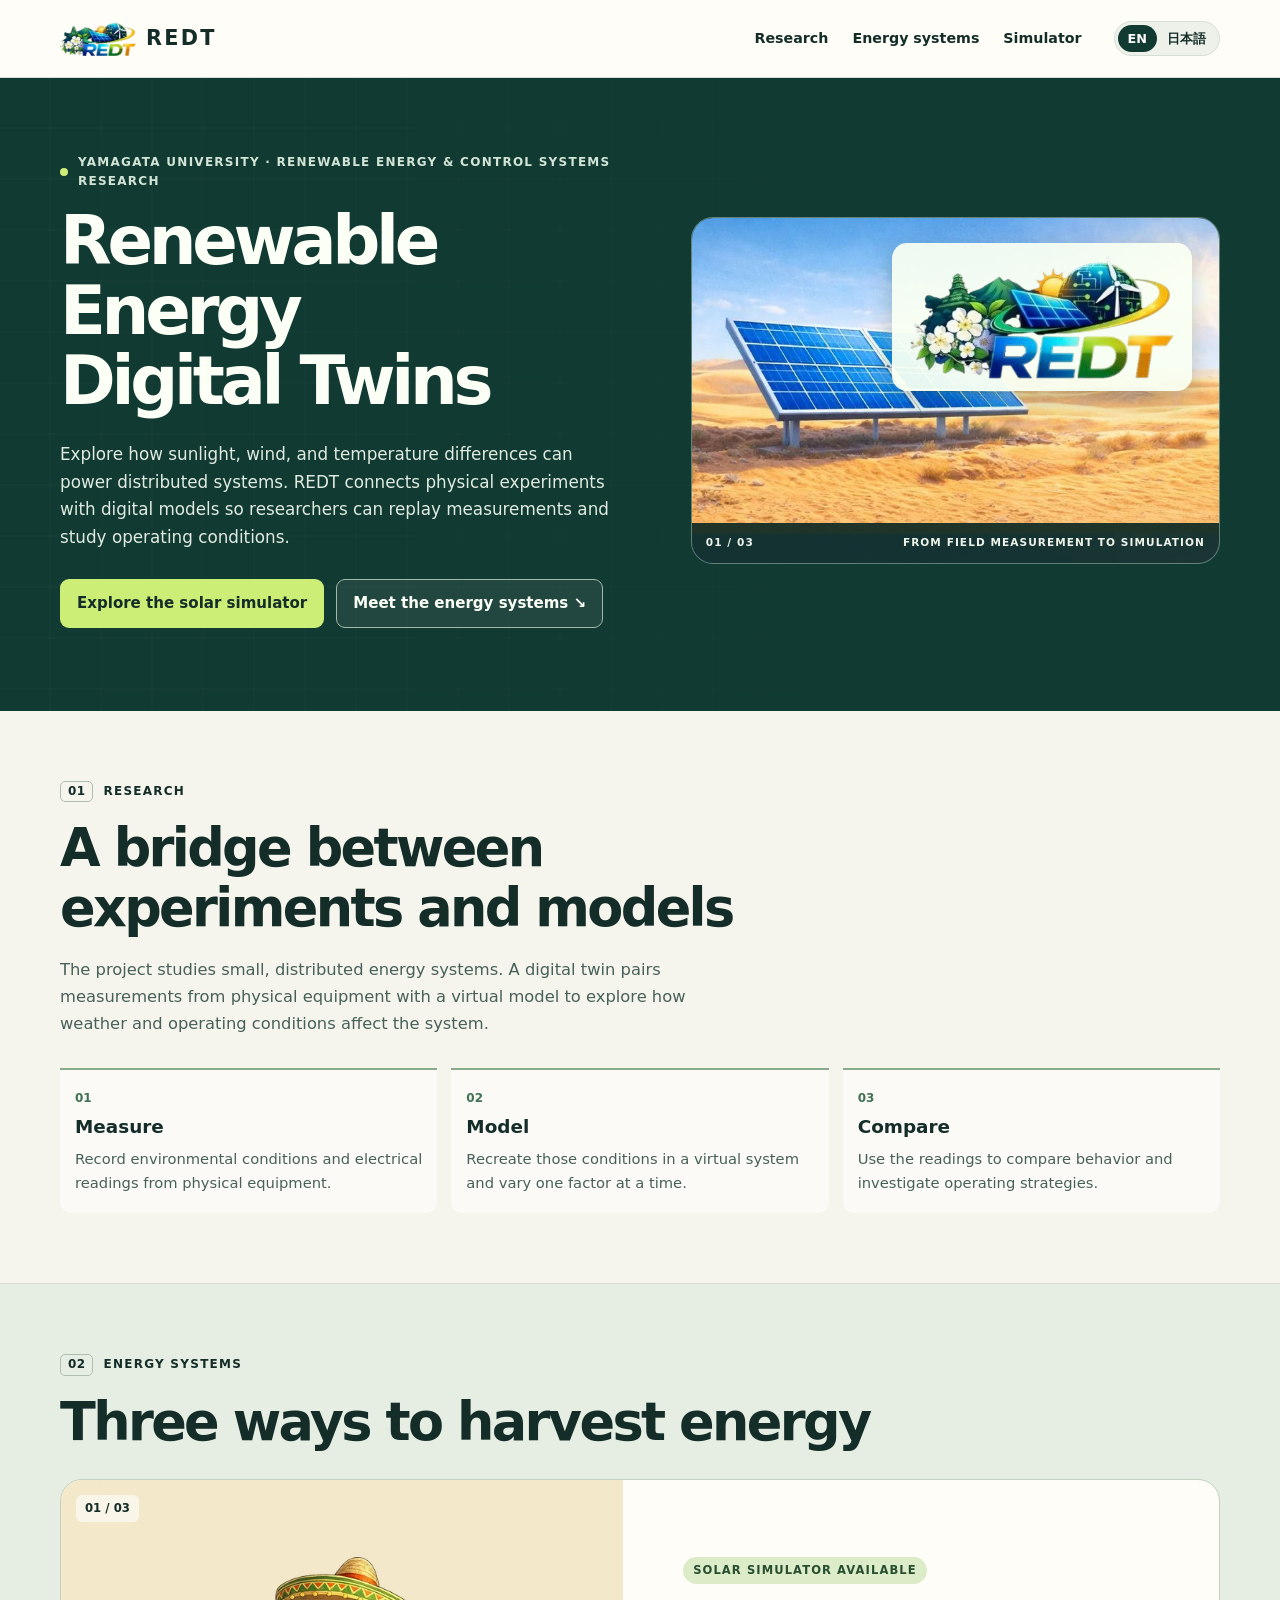
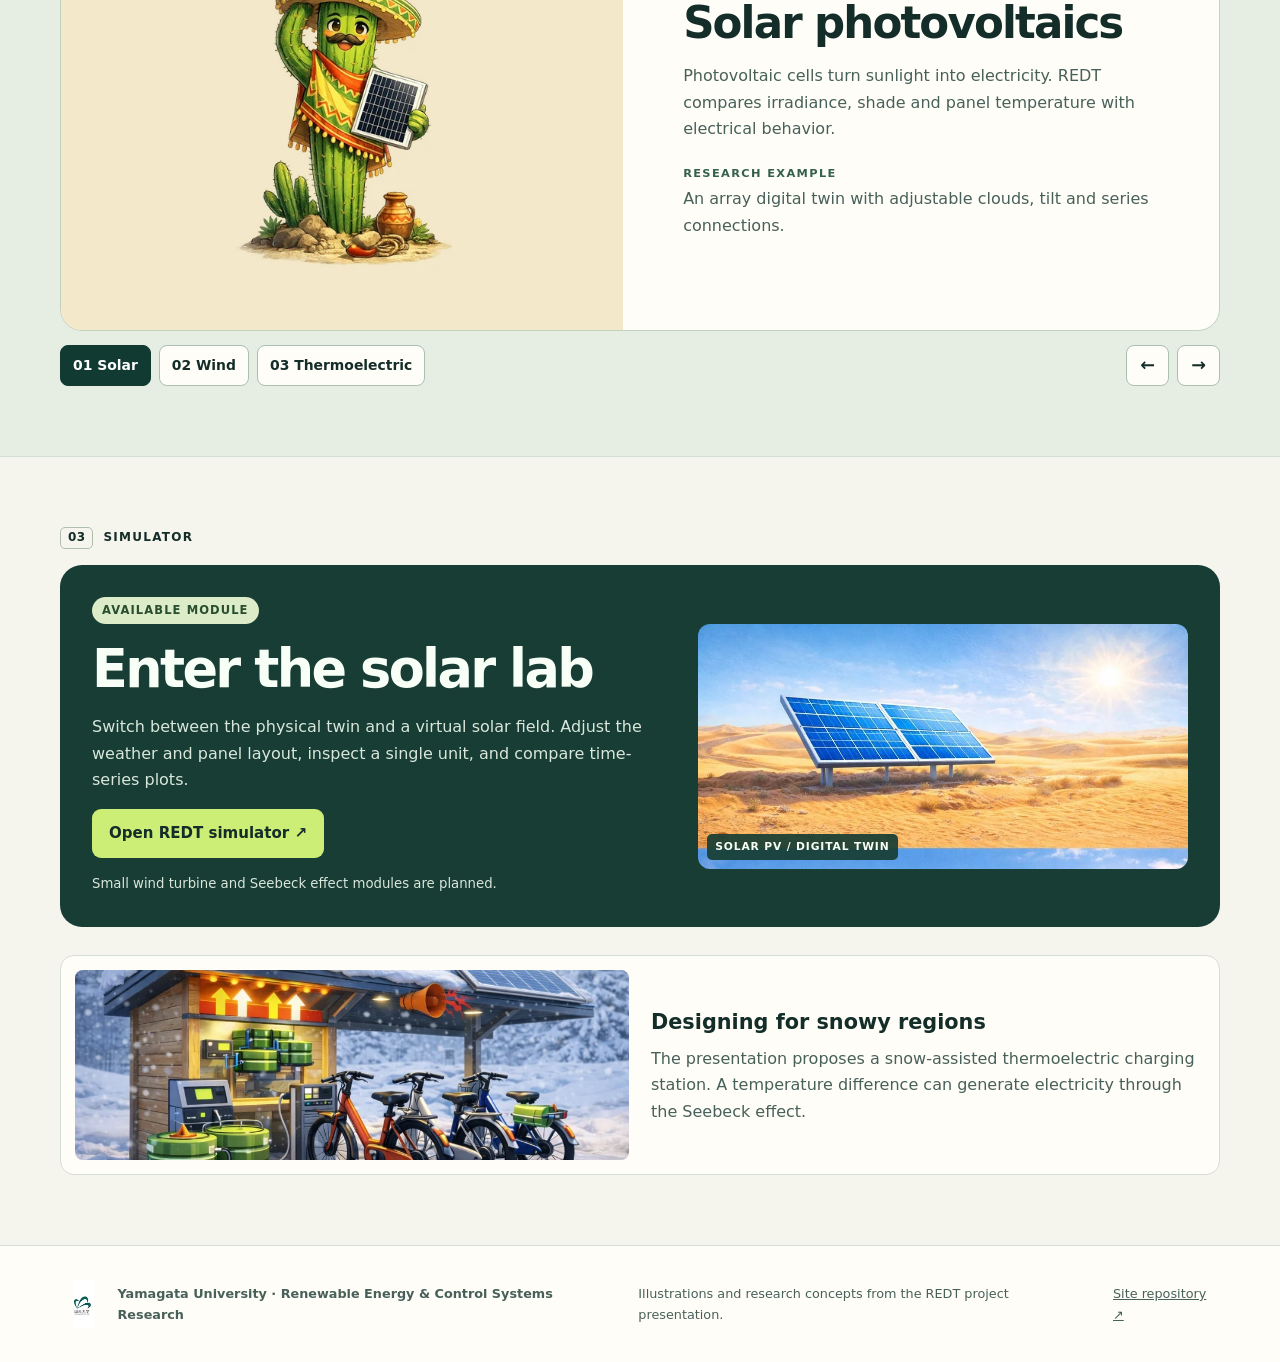
==== index.html @ 0ed96379 "Publish bilingual REDT research site" ====
<!doctype html>
<html lang="en">
<head>
  <meta charset="utf-8">
  <meta name="viewport" content="width=device-width, initial-scale=1">
  <meta name="description" content="Explore REDT, a Yamagata University research project connecting renewable energy experiments and digital twins.">
  <title>REDT — Renewable Energy Digital Twins</title>
  <link rel="icon" href="redt-logo.png">
  <link rel="stylesheet" href="style.css">
  <script defer src="site.js"></script>
</head>
<body>
  <a class="skip" href="#main" data-t="skip">Skip to content</a>
  <header class="site-header">
    <div class="wrap header-inner">
      <a class="brand" href="./" aria-label="REDT"><img src="redt-logo.png" alt="" width="76" height="42"><span>REDT</span></a>
      <nav aria-label="Main navigation">
        <a href="#research" data-t="research">Research</a>
        <a href="#energy" data-t="energy">Energy systems</a>
        <a href="#simulator" data-t="simulator">Simulator</a>
      </nav>
      <div class="language" role="group" aria-label="Language">
        <button type="button" data-lang="en" aria-pressed="true">EN</button><button type="button" data-lang="ja" aria-pressed="false" lang="ja">日本語</button>
      </div>
    </div>
  </header>
  <main id="main">
    <section class="hero">
      <div class="wrap hero-grid">
        <div class="hero-copy">
          <p class="eyebrow"><span class="dot"></span><span data-t="institution">Yamagata University · Renewable Energy &amp; Control Systems Research</span></p>
          <h1 data-t="title">Renewable Energy<br>Digital Twins</h1>
          <p class="intro" data-t="intro">Explore how sunlight, wind, and temperature differences can power distributed systems. REDT connects physical experiments with digital models so researchers can replay measurements and study operating conditions.</p>
          <div class="actions"><a class="button primary" href="#simulator" data-t="solarAction">Explore the solar simulator</a><a class="button secondary" href="#energy" data-t="systemsAction">Meet the energy systems <span aria-hidden="true">↘</span></a></div>
        </div>
        <figure class="hero-visual">
          <img class="hero-land" src="solar-landscape.webp" alt="" width="1000" height="380">
          <div class="hero-logo"><img src="redt-logo.png" alt="REDT logo" width="290" height="140"></div>
          <figcaption><span>01 / 03</span><span data-t="heroCaption">FROM FIELD MEASUREMENT TO SIMULATION</span></figcaption>
        </figure>
      </div>
    </section>
    <section class="wrap section research" id="research">
      <p class="eyebrow"><span class="index">01</span> <span data-t="research">Research</span></p>
      <h2 data-t="researchTitle">A bridge between experiments and models</h2>
      <p class="section-intro" data-t="researchCopy">The project studies small, distributed energy systems. A digital twin pairs measurements from physical equipment with a virtual model to explore how weather and operating conditions affect the system.</p>
      <div class="workflow">
        <article><span aria-hidden="true">01</span><h3 data-t="measure">Measure</h3><p data-t="measureCopy">Record environmental conditions and electrical readings from physical equipment.</p></article>
        <article><span aria-hidden="true">02</span><h3 data-t="model">Model</h3><p data-t="modelCopy">Recreate those conditions in a virtual system and vary one factor at a time.</p></article>
        <article><span aria-hidden="true">03</span><h3 data-t="compare">Compare</h3><p data-t="compareCopy">Use the readings to compare behavior and investigate operating strategies.</p></article>
      </div>
    </section>
    <section class="energy-section" id="energy">
      <div class="wrap section">
        <p class="eyebrow"><span class="index">02</span> <span data-t="energy">Energy systems</span></p>
        <h2 data-t="energyTitle">Three ways to harvest energy</h2>
        <div id="energy-carousel" class="carousel" aria-roledescription="carousel" aria-label="Energy systems" tabindex="0">
          <div class="slide-image"><img id="mascot" src="solar.webp" alt="REDT solar mascot carrying a photovoltaic panel" width="640" height="590"><span id="slide-index" aria-hidden="true">01 / 03</span></div>
          <article class="slide-copy" aria-live="polite" aria-atomic="true">
            <p id="slide-status" class="pill">SOLAR SIMULATOR AVAILABLE</p>
            <h3 id="slide-title">Solar photovoltaics</h3>
            <p id="slide-description">Photovoltaic cells convert sunlight into electricity. In REDT, irradiance, shade and panel temperature can be compared with electrical behavior.</p>
            <p class="example-label" data-t="example">RESEARCH EXAMPLE</p>
            <p id="slide-example">A panel array digital twin with adjustable clouds, tilt and series connections.</p>
          </article>
        </div>
        <div class="carousel-controls">
          <div class="dots" role="group" aria-label="Choose an energy system">
            <button type="button" data-slide="0" aria-pressed="true">01 <span data-t="solar">Solar</span></button>
            <button type="button" data-slide="1" aria-pressed="false">02 <span data-t="wind">Wind</span></button>
            <button type="button" data-slide="2" aria-pressed="false">03 <span data-t="heat">Thermoelectric</span></button>
          </div>
          <div class="arrows"><button id="previous" type="button" aria-label="Previous slide">←</button><button id="next" type="button" aria-label="Next slide">→</button></div>
        </div>
      </div>
    </section>
    <section class="wrap section" id="simulator">
      <p class="eyebrow"><span class="index">03</span> <span data-t="simulator">Simulator</span></p>
      <div class="launch">
        <div><p class="pill" data-t="available">AVAILABLE MODULE</p><h2 data-t="launchTitle">Enter the solar lab</h2>
          <p data-t="launchCopy">Switch between the physical twin and a virtual solar field. Adjust the weather and the panel layout, inspect a single unit, and compare time-series plots.</p>
          <a href="play.html" class="button primary" data-t="launchButton">Open REDT simulator <span aria-hidden="true">↗</span></a>
          <p class="planned" data-t="roadmap">Small wind turbine and Seebeck effect modules are planned.</p>
        </div>
        <div class="sim-picture"><img src="solar-landscape.webp" width="780" height="295" alt="" loading="lazy"><span data-t="simLabel">SOLAR PV / DIGITAL TWIN</span></div>
      </div>
      <figure class="research-example"><img src="snow-station.webp" alt="Concept illustration of a thermoelectric bicycle charging station in snow" width="700" height="400" loading="lazy"><figcaption><h3 data-t="snowTitle">Designing for snowy regions</h3><p data-t="snowCopy">The presentation proposes a snow-assisted thermoelectric charging station. A temperature difference can generate electricity through the Seebeck effect.</p></figcaption></figure>
    </section>
  </main>
  <footer><div class="wrap footer-inner"><div class="university"><img src="yamagata-mark.webp" alt="" width="48" height="48" loading="lazy"><span data-t="institution">Yamagata University · Renewable Energy &amp; Control Systems Research</span></div><p data-t="credit">Illustrations and research concepts from the REDT project presentation.</p><a href="https://github.com/Bsenzio/redt_simulator" data-t="source">Site repository ↗</a></div></footer>
</body>
</html>
---- style.css ----
@charset "UTF-8";
:root{color-scheme:light;--ink:#142d29;--muted:#48605a;--cream:#f6f5ed;--paper:#fffdf7;--line:#d5ded5;--forest:#113a32;--accent:#cced76;--gold:#e9bd51;--radius:22px;font:16px/1.65 system-ui,-apple-system,BlinkMacSystemFont,"Segoe UI","Hiragino Sans","Yu Gothic",Meiryo,sans-serif}
*{box-sizing:border-box}html{scroll-behavior:smooth}body{margin:0;background:var(--cream);color:var(--ink)}a{color:inherit}img{display:block;max-width:100%}button{font:inherit;color:inherit;cursor:pointer}a:focus-visible,button:focus-visible,[tabindex]:focus-visible{outline:3px solid #32746a;outline-offset:4px}.wrap{width:min(1160px,calc(100% - 56px));margin-inline:auto}.skip{position:absolute;z-index:10;left:12px;top:-100px;background:white;padding:8px 14px}.skip:focus{top:10px}
.site-header{background:var(--paper);border-bottom:1px solid var(--line)}.header-inner{display:flex;align-items:center;gap:32px;min-height:77px}.brand{display:flex;align-items:center;gap:10px;text-decoration:none;font-size:1.3rem;font-weight:840;letter-spacing:.11em}.brand img{object-fit:contain}.header-inner nav{display:flex;gap:24px;margin-left:auto}.header-inner nav a{font-size:.89rem;font-weight:700;text-decoration:none}.header-inner nav a:hover{text-decoration:underline}.language{display:flex;border:1px solid var(--line);border-radius:999px;padding:3px;background:#edf1e9;white-space:nowrap}.language button{border:0;background:transparent;border-radius:999px;padding:3px 10px;font-size:.8rem;font-weight:750}.language button[aria-pressed=true]{background:var(--forest);color:white}
.hero{background:var(--forest);color:#fcfff5;position:relative;overflow:hidden}.hero:before{content:"";position:absolute;inset:0;pointer-events:none;background:linear-gradient(90deg,transparent 49px,#fff2 50px,transparent 51px),linear-gradient(transparent 49px,#fff2 50px,transparent 51px);background-size:51px 51px;opacity:.24;mask-image:linear-gradient(90deg,#000,transparent 85%)}.hero-grid{position:relative;display:grid;grid-template-columns:1.05fr .95fr;gap:46px;align-items:center;padding-block:75px 83px}.eyebrow{display:flex;align-items:center;gap:10px;text-transform:uppercase;font-size:.75rem;font-weight:850;letter-spacing:.105em;margin:0 0 16px}.hero .eyebrow{color:#d2e4d5;line-height:1.6}.dot{width:8px;height:8px;border-radius:100%;background:var(--accent);flex:none}.hero h1{font-size:clamp(2.65rem,5.25vw,5rem);line-height:1.04;letter-spacing:-.064em;margin:0 0 24px;text-wrap:balance}.intro{color:#e0ebe1;font-size:1.05rem;max-width:52ch}.actions{display:flex;flex-wrap:wrap;gap:12px;margin-top:27px}.button{display:inline-flex;align-items:center;justify-content:center;gap:8px;padding:11px 16px;border:1px solid transparent;border-radius:9px;font-weight:800;text-decoration:none;font-size:.94rem}.primary{background:var(--accent);color:#142d29}.primary:hover{background:#e4f8ae}.secondary{color:inherit;border-color:#a2b8a8;background:#fff1}.secondary:hover{background:#fff2}.hero-visual{position:relative;margin:0;border:1px solid #638174;border-radius:var(--radius);overflow:hidden;min-height:345px;background:#dce7d7}.hero-land{width:100%;height:345px;object-fit:cover}.hero-logo{position:absolute;inset:25px 27px auto auto;width:min(70%,300px);padding:12px 18px;border-radius:15px;background:#f9fff3ed;box-shadow:0 8px 24px #17322544}.hero-logo img{width:100%;height:auto}.hero-visual figcaption{position:absolute;bottom:0;left:0;right:0;display:flex;justify-content:space-between;gap:14px;background:#102a25ed;padding:11px 14px;font-size:.66rem;letter-spacing:.1em;font-weight:850;color:#eef4e9}
.section{padding-block:70px}.section h2{font-size:clamp(2.15rem,4.1vw,3.45rem);letter-spacing:-.05em;line-height:1.13;margin:0 0 20px;text-wrap:balance}.index{border:1px solid #aebeb1;border-radius:5px;padding:0 7px;letter-spacing:.03em}.section-intro{max-width:66ch;margin:0 0 30px;color:var(--muted);font-size:1.02rem}.workflow{display:grid;grid-template-columns:repeat(3,1fr);gap:14px}.workflow article{border-top:2px solid #87aa89;padding:14px 15px 6px;background:#fff7;border-radius:0 0 12px 12px}.workflow article>span{font-size:.75rem;font-weight:800;color:#427254}.workflow h3{margin:2px 0 4px;font-size:1.15rem}.workflow p{margin:0 0 12px;color:var(--muted);font-size:.92rem}
.energy-section{background:#e6eee3;border-block:1px solid var(--line)}.carousel{display:grid;grid-template-columns:minmax(0,1fr) minmax(0,1.06fr);border-radius:var(--radius);overflow:hidden;border:1px solid #c3d1c1;background:var(--paper);margin-top:28px}.slide-image{position:relative;background:#f3e8c9;min-height:350px;display:grid;place-items:center}.slide-image img{width:100%;height:100%;max-height:450px;object-fit:contain}.slide-image>span{position:absolute;top:15px;left:15px;background:#fff9;padding:4px 9px;border-radius:6px;font-size:.73rem;font-weight:830}.slide-copy{padding:clamp(25px,5vw,60px);align-content:center}.pill{font-size:.72rem;font-weight:860;letter-spacing:.095em;text-transform:uppercase;padding:4px 10px;border-radius:999px;background:#dcebc8;color:#284e2f;width:fit-content;margin:0 0 15px}.slide-copy h3{font-size:clamp(1.8rem,3.4vw,3rem);line-height:1.12;letter-spacing:-.043em;margin:0 0 15px}.slide-copy>p:not(.pill):not(.example-label){color:var(--muted);margin:0 0 14px}.example-label{margin:22px 0 3px;font-size:.71rem;letter-spacing:.12em;font-weight:850;color:#35614a}.carousel-controls{display:flex;justify-content:space-between;gap:12px;margin-top:14px}.dots,.arrows{display:flex;flex-wrap:wrap;gap:8px}.dots button,.arrows button{border:1px solid #abc0af;border-radius:8px;background:var(--paper);padding:5px 12px;font-size:.87rem;font-weight:800}.dots button[aria-pressed=true],.arrows button:hover{color:#fff;background:var(--forest);border-color:var(--forest)}.arrows button{min-width:43px;font-size:1.1rem}
.launch{display:grid;grid-template-columns:1fr .85fr;gap:30px;align-items:center;background:#183d35;color:#f7fff6;padding:32px;border-radius:var(--radius)}.launch h2{margin-bottom:10px}.launch p:not(.pill){color:#d9e7db}.launch .planned{font-size:.83rem;margin:15px 0 0}.sim-picture{position:relative;min-height:210px;border-radius:12px;overflow:hidden}.sim-picture img{width:100%;height:245px;object-fit:cover}.sim-picture span{position:absolute;bottom:9px;left:9px;background:#173d33eb;border-radius:5px;padding:4px 8px;font-size:.67rem;font-weight:850;letter-spacing:.08em}.research-example{display:grid;grid-template-columns:1fr 1fr;align-items:center;gap:22px;margin:28px 0 0;padding:14px;border:1px solid var(--line);border-radius:14px;background:var(--paper)}.research-example img{width:100%;height:190px;object-fit:cover;border-radius:8px}.research-example h3{margin:0 0 6px;font-size:1.3rem}.research-example p{margin:0;color:var(--muted)}footer{border-top:1px solid var(--line);background:var(--paper);padding:24px 0}.footer-inner{display:flex;gap:20px;align-items:center;justify-content:space-between;font-size:.8rem;color:var(--muted)}.university{display:flex;align-items:center;gap:10px;font-weight:750}.university img{object-fit:contain;border-radius:6px}
.player-main{padding-block:32px 48px}.player-head{display:flex;justify-content:space-between;gap:12px;align-items:center;margin:8px 0 15px}.player-head h1{font-size:clamp(1.6rem,4vw,2.5rem);margin:0}.player-frame{position:relative;background:#102d29;border-radius:15px;overflow:hidden;aspect-ratio:16/10;display:grid;place-items:center}.player-frame canvas{display:block;width:100%;height:100%;background:#102d29;outline:none}.player-status{position:absolute;inset:0;display:grid;align-content:center;justify-items:center;text-align:center;gap:12px;padding:20px;color:#fff;background:#102d29}.player-status[hidden],.player-frame canvas[hidden]{display:none}.player-status p{max-width:58ch;margin:0}.player-status progress{width:min(70%,360px);accent-color:var(--accent)}.player-note{color:var(--muted);font-size:.92rem}.player-controls{display:flex;gap:12px;flex-wrap:wrap;margin-top:14px}
@media(max-width:840px){.hero-grid{gap:24px;padding-block:50px}.hero-land{height:300px}.hero-visual{min-height:300px}.header-inner{gap:14px}.header-inner nav{gap:12px}.hero h1{letter-spacing:-.04em}}
@media(max-width:675px){.wrap{width:calc(100% - 30px)}.header-inner{min-height:64px;flex-wrap:wrap;gap:8px;padding-block:8px}.brand img{width:49px;height:29px}.brand{font-size:1rem}.header-inner nav{order:3;width:100%;justify-content:space-between;padding-bottom:4px}.language{margin-left:auto}.hero-grid,.carousel,.launch,.research-example{grid-template-columns:1fr}.hero-grid{padding-block:38px 42px}.hero-land{height:245px}.hero-visual{min-height:245px}.hero-logo{inset:14px 14px auto auto;width:54%}.section{padding-block:47px}.workflow{grid-template-columns:1fr;gap:9px}.slide-image{min-height:0}.slide-image img{height:280px}.slide-copy{padding:22px}.carousel-controls{align-items:flex-start}.dots button{font-size:.74rem;padding:4px 6px}.arrows{flex-wrap:nowrap}.arrows button{min-width:36px;padding-inline:7px}.launch{padding:20px}.research-example img{height:155px}.footer-inner{align-items:flex-start;flex-direction:column;gap:7px}.player-head{align-items:flex-start}}
@media(prefers-reduced-motion:reduce){html{scroll-behavior:auto}}
.hero h1{white-space:pre-line}
[hidden]{display:none!important}
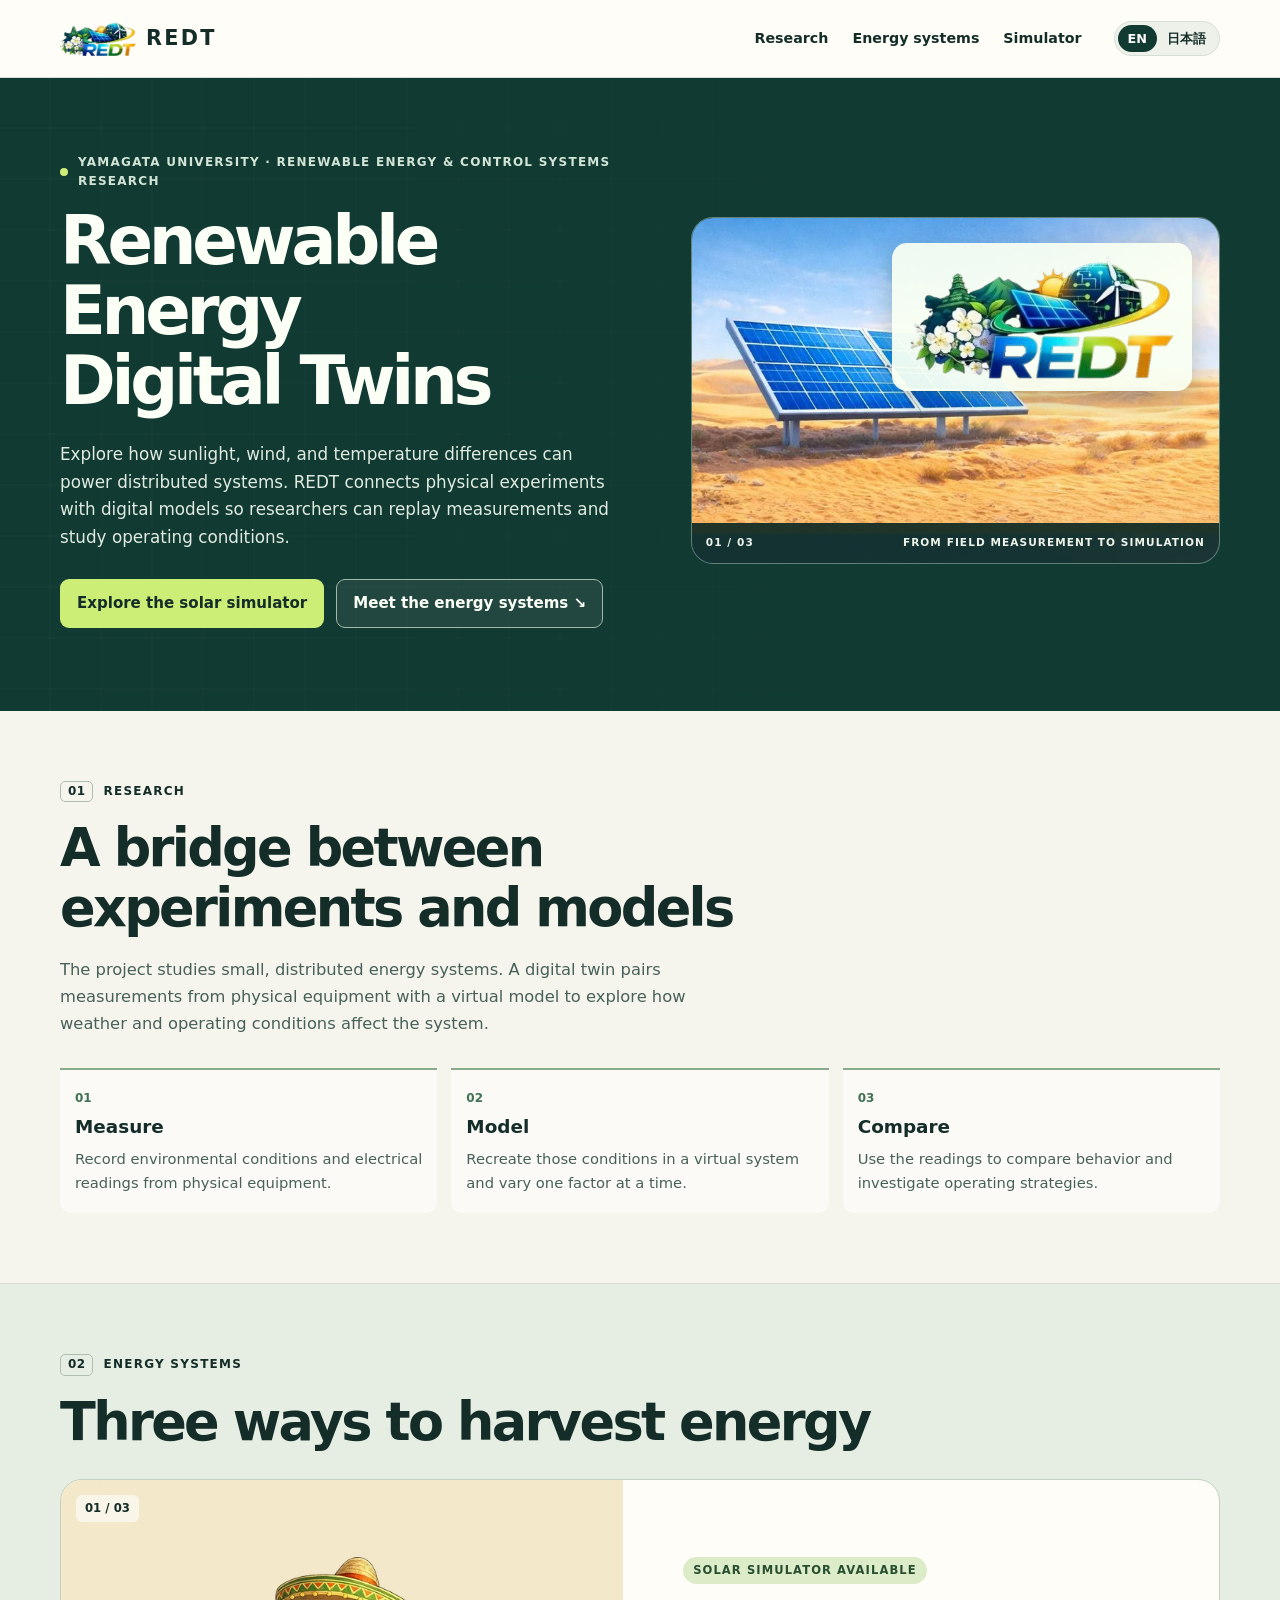
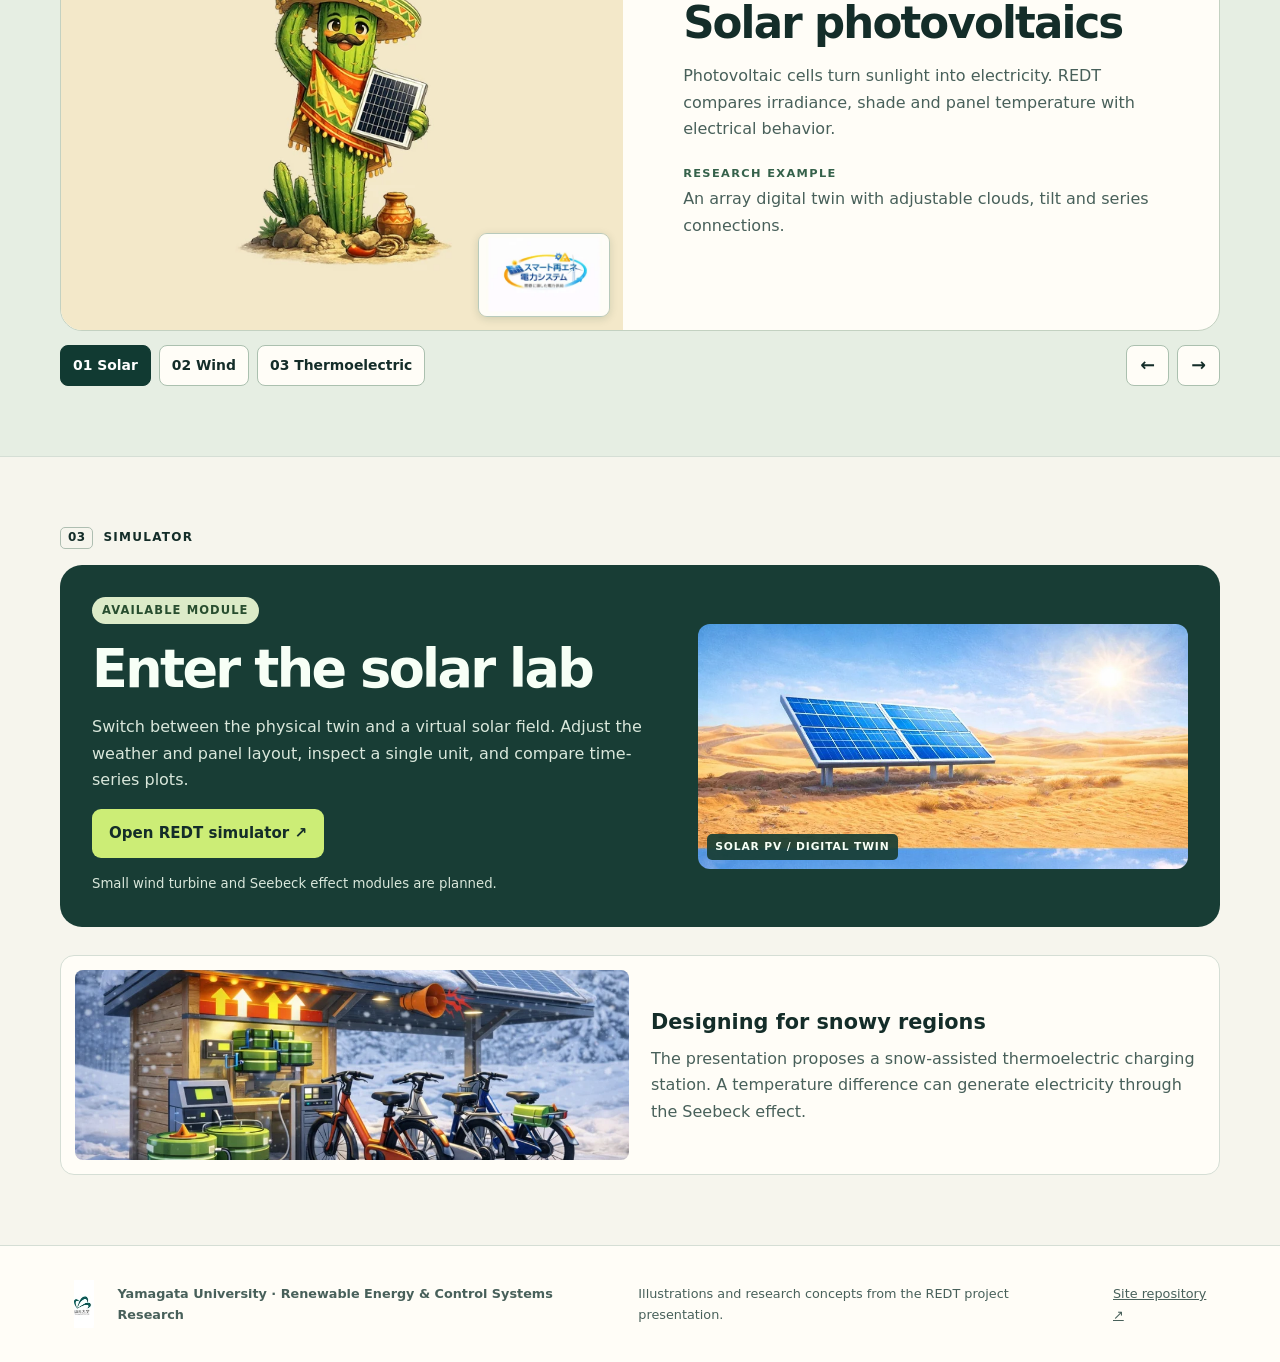
==== commit 97c27ad6: "Add the three REDT subsystem emblems" ====
--- a/index.html
+++ b/index.html
@@ -1,92 +1,92 @@
-<!doctype html>
-<html lang="en">
-<head>
-  <meta charset="utf-8">
-  <meta name="viewport" content="width=device-width, initial-scale=1">
-  <meta name="description" content="Explore REDT, a Yamagata University research project connecting renewable energy experiments and digital twins.">
-  <title>REDT — Renewable Energy Digital Twins</title>
-  <link rel="icon" href="redt-logo.png">
-  <link rel="stylesheet" href="style.css">
-  <script defer src="site.js"></script>
-</head>
-<body>
-  <a class="skip" href="#main" data-t="skip">Skip to content</a>
-  <header class="site-header">
-    <div class="wrap header-inner">
-      <a class="brand" href="./" aria-label="REDT"><img src="redt-logo.png" alt="" width="76" height="42"><span>REDT</span></a>
-      <nav aria-label="Main navigation">
-        <a href="#research" data-t="research">Research</a>
-        <a href="#energy" data-t="energy">Energy systems</a>
-        <a href="#simulator" data-t="simulator">Simulator</a>
-      </nav>
-      <div class="language" role="group" aria-label="Language">
-        <button type="button" data-lang="en" aria-pressed="true">EN</button><button type="button" data-lang="ja" aria-pressed="false" lang="ja">日本語</button>
-      </div>
-    </div>
-  </header>
-  <main id="main">
-    <section class="hero">
-      <div class="wrap hero-grid">
-        <div class="hero-copy">
-          <p class="eyebrow"><span class="dot"></span><span data-t="institution">Yamagata University · Renewable Energy &amp; Control Systems Research</span></p>
-          <h1 data-t="title">Renewable Energy<br>Digital Twins</h1>
-          <p class="intro" data-t="intro">Explore how sunlight, wind, and temperature differences can power distributed systems. REDT connects physical experiments with digital models so researchers can replay measurements and study operating conditions.</p>
-          <div class="actions"><a class="button primary" href="#simulator" data-t="solarAction">Explore the solar simulator</a><a class="button secondary" href="#energy" data-t="systemsAction">Meet the energy systems <span aria-hidden="true">↘</span></a></div>
-        </div>
-        <figure class="hero-visual">
-          <img class="hero-land" src="solar-landscape.webp" alt="" width="1000" height="380">
-          <div class="hero-logo"><img src="redt-logo.png" alt="REDT logo" width="290" height="140"></div>
-          <figcaption><span>01 / 03</span><span data-t="heroCaption">FROM FIELD MEASUREMENT TO SIMULATION</span></figcaption>
-        </figure>
-      </div>
-    </section>
-    <section class="wrap section research" id="research">
-      <p class="eyebrow"><span class="index">01</span> <span data-t="research">Research</span></p>
-      <h2 data-t="researchTitle">A bridge between experiments and models</h2>
-      <p class="section-intro" data-t="researchCopy">The project studies small, distributed energy systems. A digital twin pairs measurements from physical equipment with a virtual model to explore how weather and operating conditions affect the system.</p>
-      <div class="workflow">
-        <article><span aria-hidden="true">01</span><h3 data-t="measure">Measure</h3><p data-t="measureCopy">Record environmental conditions and electrical readings from physical equipment.</p></article>
-        <article><span aria-hidden="true">02</span><h3 data-t="model">Model</h3><p data-t="modelCopy">Recreate those conditions in a virtual system and vary one factor at a time.</p></article>
-        <article><span aria-hidden="true">03</span><h3 data-t="compare">Compare</h3><p data-t="compareCopy">Use the readings to compare behavior and investigate operating strategies.</p></article>
-      </div>
-    </section>
-    <section class="energy-section" id="energy">
-      <div class="wrap section">
-        <p class="eyebrow"><span class="index">02</span> <span data-t="energy">Energy systems</span></p>
-        <h2 data-t="energyTitle">Three ways to harvest energy</h2>
-        <div id="energy-carousel" class="carousel" aria-roledescription="carousel" aria-label="Energy systems" tabindex="0">
-          <div class="slide-image"><img id="mascot" src="solar.webp" alt="REDT solar mascot carrying a photovoltaic panel" width="640" height="590"><span id="slide-index" aria-hidden="true">01 / 03</span></div>
-          <article class="slide-copy" aria-live="polite" aria-atomic="true">
-            <p id="slide-status" class="pill">SOLAR SIMULATOR AVAILABLE</p>
-            <h3 id="slide-title">Solar photovoltaics</h3>
-            <p id="slide-description">Photovoltaic cells convert sunlight into electricity. In REDT, irradiance, shade and panel temperature can be compared with electrical behavior.</p>
-            <p class="example-label" data-t="example">RESEARCH EXAMPLE</p>
-            <p id="slide-example">A panel array digital twin with adjustable clouds, tilt and series connections.</p>
-          </article>
-        </div>
-        <div class="carousel-controls">
-          <div class="dots" role="group" aria-label="Choose an energy system">
-            <button type="button" data-slide="0" aria-pressed="true">01 <span data-t="solar">Solar</span></button>
-            <button type="button" data-slide="1" aria-pressed="false">02 <span data-t="wind">Wind</span></button>
-            <button type="button" data-slide="2" aria-pressed="false">03 <span data-t="heat">Thermoelectric</span></button>
-          </div>
-          <div class="arrows"><button id="previous" type="button" aria-label="Previous slide">←</button><button id="next" type="button" aria-label="Next slide">→</button></div>
-        </div>
-      </div>
-    </section>
-    <section class="wrap section" id="simulator">
-      <p class="eyebrow"><span class="index">03</span> <span data-t="simulator">Simulator</span></p>
-      <div class="launch">
-        <div><p class="pill" data-t="available">AVAILABLE MODULE</p><h2 data-t="launchTitle">Enter the solar lab</h2>
-          <p data-t="launchCopy">Switch between the physical twin and a virtual solar field. Adjust the weather and the panel layout, inspect a single unit, and compare time-series plots.</p>
-          <a href="play.html" class="button primary" data-t="launchButton">Open REDT simulator <span aria-hidden="true">↗</span></a>
-          <p class="planned" data-t="roadmap">Small wind turbine and Seebeck effect modules are planned.</p>
-        </div>
-        <div class="sim-picture"><img src="solar-landscape.webp" width="780" height="295" alt="" loading="lazy"><span data-t="simLabel">SOLAR PV / DIGITAL TWIN</span></div>
-      </div>
-      <figure class="research-example"><img src="snow-station.webp" alt="Concept illustration of a thermoelectric bicycle charging station in snow" width="700" height="400" loading="lazy"><figcaption><h3 data-t="snowTitle">Designing for snowy regions</h3><p data-t="snowCopy">The presentation proposes a snow-assisted thermoelectric charging station. A temperature difference can generate electricity through the Seebeck effect.</p></figcaption></figure>
-    </section>
-  </main>
-  <footer><div class="wrap footer-inner"><div class="university"><img src="yamagata-mark.webp" alt="" width="48" height="48" loading="lazy"><span data-t="institution">Yamagata University · Renewable Energy &amp; Control Systems Research</span></div><p data-t="credit">Illustrations and research concepts from the REDT project presentation.</p><a href="https://github.com/Bsenzio/redt_simulator" data-t="source">Site repository ↗</a></div></footer>
-</body>
-</html>
+<!doctype html>
+<html lang="en">
+<head>
+  <meta charset="utf-8">
+  <meta name="viewport" content="width=device-width, initial-scale=1">
+  <meta name="description" content="Explore REDT, a Yamagata University research project connecting renewable energy experiments and digital twins.">
+  <title>REDT — Renewable Energy Digital Twins</title>
+  <link rel="icon" href="redt-logo.png">
+  <link rel="stylesheet" href="style.css">
+  <script defer src="site.js"></script>
+</head>
+<body>
+  <a class="skip" href="#main" data-t="skip">Skip to content</a>
+  <header class="site-header">
+    <div class="wrap header-inner">
+      <a class="brand" href="./" aria-label="REDT"><img src="redt-logo.png" alt="" width="76" height="42"><span>REDT</span></a>
+      <nav aria-label="Main navigation">
+        <a href="#research" data-t="research">Research</a>
+        <a href="#energy" data-t="energy">Energy systems</a>
+        <a href="#simulator" data-t="simulator">Simulator</a>
+      </nav>
+      <div class="language" role="group" aria-label="Language">
+        <button type="button" data-lang="en" aria-pressed="true">EN</button><button type="button" data-lang="ja" aria-pressed="false" lang="ja">日本語</button>
+      </div>
+    </div>
+  </header>
+  <main id="main">
+    <section class="hero">
+      <div class="wrap hero-grid">
+        <div class="hero-copy">
+          <p class="eyebrow"><span class="dot"></span><span data-t="institution">Yamagata University · Renewable Energy &amp; Control Systems Research</span></p>
+          <h1 data-t="title">Renewable Energy<br>Digital Twins</h1>
+          <p class="intro" data-t="intro">Explore how sunlight, wind, and temperature differences can power distributed systems. REDT connects physical experiments with digital models so researchers can replay measurements and study operating conditions.</p>
+          <div class="actions"><a class="button primary" href="#simulator" data-t="solarAction">Explore the solar simulator</a><a class="button secondary" href="#energy" data-t="systemsAction">Meet the energy systems <span aria-hidden="true">↘</span></a></div>
+        </div>
+        <figure class="hero-visual">
+          <img class="hero-land" src="solar-landscape.webp" alt="" width="1000" height="380">
+          <div class="hero-logo"><img src="redt-logo.png" alt="REDT logo" width="290" height="140"></div>
+          <figcaption><span>01 / 03</span><span data-t="heroCaption">FROM FIELD MEASUREMENT TO SIMULATION</span></figcaption>
+        </figure>
+      </div>
+    </section>
+    <section class="wrap section research" id="research">
+      <p class="eyebrow"><span class="index">01</span> <span data-t="research">Research</span></p>
+      <h2 data-t="researchTitle">A bridge between experiments and models</h2>
+      <p class="section-intro" data-t="researchCopy">The project studies small, distributed energy systems. A digital twin pairs measurements from physical equipment with a virtual model to explore how weather and operating conditions affect the system.</p>
+      <div class="workflow">
+        <article><span aria-hidden="true">01</span><h3 data-t="measure">Measure</h3><p data-t="measureCopy">Record environmental conditions and electrical readings from physical equipment.</p></article>
+        <article><span aria-hidden="true">02</span><h3 data-t="model">Model</h3><p data-t="modelCopy">Recreate those conditions in a virtual system and vary one factor at a time.</p></article>
+        <article><span aria-hidden="true">03</span><h3 data-t="compare">Compare</h3><p data-t="compareCopy">Use the readings to compare behavior and investigate operating strategies.</p></article>
+      </div>
+    </section>
+    <section class="energy-section" id="energy">
+      <div class="wrap section">
+        <p class="eyebrow"><span class="index">02</span> <span data-t="energy">Energy systems</span></p>
+        <h2 data-t="energyTitle">Three ways to harvest energy</h2>
+        <div id="energy-carousel" class="carousel" aria-roledescription="carousel" aria-label="Energy systems" tabindex="0">
+          <div class="slide-image"><img id="mascot" src="solar.webp" alt="REDT solar mascot carrying a photovoltaic panel" width="640" height="590"><span id="slide-index" aria-hidden="true">01 / 03</span><img class="system-mark" id="system-mark" src="solar-mark.webp" alt="" width="140" height="89" loading="lazy"></div>
+          <article class="slide-copy" aria-live="polite" aria-atomic="true">
+            <p id="slide-status" class="pill">SOLAR SIMULATOR AVAILABLE</p>
+            <h3 id="slide-title">Solar photovoltaics</h3>
+            <p id="slide-description">Photovoltaic cells convert sunlight into electricity. In REDT, irradiance, shade and panel temperature can be compared with electrical behavior.</p>
+            <p class="example-label" data-t="example">RESEARCH EXAMPLE</p>
+            <p id="slide-example">A panel array digital twin with adjustable clouds, tilt and series connections.</p>
+          </article>
+        </div>
+        <div class="carousel-controls">
+          <div class="dots" role="group" aria-label="Choose an energy system">
+            <button type="button" data-slide="0" aria-pressed="true">01 <span data-t="solar">Solar</span></button>
+            <button type="button" data-slide="1" aria-pressed="false">02 <span data-t="wind">Wind</span></button>
+            <button type="button" data-slide="2" aria-pressed="false">03 <span data-t="heat">Thermoelectric</span></button>
+          </div>
+          <div class="arrows"><button id="previous" type="button" aria-label="Previous slide">←</button><button id="next" type="button" aria-label="Next slide">→</button></div>
+        </div>
+      </div>
+    </section>
+    <section class="wrap section" id="simulator">
+      <p class="eyebrow"><span class="index">03</span> <span data-t="simulator">Simulator</span></p>
+      <div class="launch">
+        <div><p class="pill" data-t="available">AVAILABLE MODULE</p><h2 data-t="launchTitle">Enter the solar lab</h2>
+          <p data-t="launchCopy">Switch between the physical twin and a virtual solar field. Adjust the weather and the panel layout, inspect a single unit, and compare time-series plots.</p>
+          <a href="play.html" class="button primary" data-t="launchButton">Open REDT simulator <span aria-hidden="true">↗</span></a>
+          <p class="planned" data-t="roadmap">Small wind turbine and Seebeck effect modules are planned.</p>
+        </div>
+        <div class="sim-picture"><img src="solar-landscape.webp" width="780" height="295" alt="" loading="lazy"><span data-t="simLabel">SOLAR PV / DIGITAL TWIN</span></div>
+      </div>
+      <figure class="research-example"><img src="snow-station.webp" alt="Concept illustration of a thermoelectric bicycle charging station in snow" width="700" height="400" loading="lazy"><figcaption><h3 data-t="snowTitle">Designing for snowy regions</h3><p data-t="snowCopy">The presentation proposes a snow-assisted thermoelectric charging station. A temperature difference can generate electricity through the Seebeck effect.</p></figcaption></figure>
+    </section>
+  </main>
+  <footer><div class="wrap footer-inner"><div class="university"><img src="yamagata-mark.webp" alt="" width="48" height="48" loading="lazy"><span data-t="institution">Yamagata University · Renewable Energy &amp; Control Systems Research</span></div><p data-t="credit">Illustrations and research concepts from the REDT project presentation.</p><a href="https://github.com/Bsenzio/redt_simulator" data-t="source">Site repository ↗</a></div></footer>
+</body>
+</html>
--- a/style.css
+++ b/style.css
@@ -1,14 +1,16 @@
-@charset "UTF-8";
-:root{color-scheme:light;--ink:#142d29;--muted:#48605a;--cream:#f6f5ed;--paper:#fffdf7;--line:#d5ded5;--forest:#113a32;--accent:#cced76;--gold:#e9bd51;--radius:22px;font:16px/1.65 system-ui,-apple-system,BlinkMacSystemFont,"Segoe UI","Hiragino Sans","Yu Gothic",Meiryo,sans-serif}
-*{box-sizing:border-box}html{scroll-behavior:smooth}body{margin:0;background:var(--cream);color:var(--ink)}a{color:inherit}img{display:block;max-width:100%}button{font:inherit;color:inherit;cursor:pointer}a:focus-visible,button:focus-visible,[tabindex]:focus-visible{outline:3px solid #32746a;outline-offset:4px}.wrap{width:min(1160px,calc(100% - 56px));margin-inline:auto}.skip{position:absolute;z-index:10;left:12px;top:-100px;background:white;padding:8px 14px}.skip:focus{top:10px}
-.site-header{background:var(--paper);border-bottom:1px solid var(--line)}.header-inner{display:flex;align-items:center;gap:32px;min-height:77px}.brand{display:flex;align-items:center;gap:10px;text-decoration:none;font-size:1.3rem;font-weight:840;letter-spacing:.11em}.brand img{object-fit:contain}.header-inner nav{display:flex;gap:24px;margin-left:auto}.header-inner nav a{font-size:.89rem;font-weight:700;text-decoration:none}.header-inner nav a:hover{text-decoration:underline}.language{display:flex;border:1px solid var(--line);border-radius:999px;padding:3px;background:#edf1e9;white-space:nowrap}.language button{border:0;background:transparent;border-radius:999px;padding:3px 10px;font-size:.8rem;font-weight:750}.language button[aria-pressed=true]{background:var(--forest);color:white}
-.hero{background:var(--forest);color:#fcfff5;position:relative;overflow:hidden}.hero:before{content:"";position:absolute;inset:0;pointer-events:none;background:linear-gradient(90deg,transparent 49px,#fff2 50px,transparent 51px),linear-gradient(transparent 49px,#fff2 50px,transparent 51px);background-size:51px 51px;opacity:.24;mask-image:linear-gradient(90deg,#000,transparent 85%)}.hero-grid{position:relative;display:grid;grid-template-columns:1.05fr .95fr;gap:46px;align-items:center;padding-block:75px 83px}.eyebrow{display:flex;align-items:center;gap:10px;text-transform:uppercase;font-size:.75rem;font-weight:850;letter-spacing:.105em;margin:0 0 16px}.hero .eyebrow{color:#d2e4d5;line-height:1.6}.dot{width:8px;height:8px;border-radius:100%;background:var(--accent);flex:none}.hero h1{font-size:clamp(2.65rem,5.25vw,5rem);line-height:1.04;letter-spacing:-.064em;margin:0 0 24px;text-wrap:balance}.intro{color:#e0ebe1;font-size:1.05rem;max-width:52ch}.actions{display:flex;flex-wrap:wrap;gap:12px;margin-top:27px}.button{display:inline-flex;align-items:center;justify-content:center;gap:8px;padding:11px 16px;border:1px solid transparent;border-radius:9px;font-weight:800;text-decoration:none;font-size:.94rem}.primary{background:var(--accent);color:#142d29}.primary:hover{background:#e4f8ae}.secondary{color:inherit;border-color:#a2b8a8;background:#fff1}.secondary:hover{background:#fff2}.hero-visual{position:relative;margin:0;border:1px solid #638174;border-radius:var(--radius);overflow:hidden;min-height:345px;background:#dce7d7}.hero-land{width:100%;height:345px;object-fit:cover}.hero-logo{position:absolute;inset:25px 27px auto auto;width:min(70%,300px);padding:12px 18px;border-radius:15px;background:#f9fff3ed;box-shadow:0 8px 24px #17322544}.hero-logo img{width:100%;height:auto}.hero-visual figcaption{position:absolute;bottom:0;left:0;right:0;display:flex;justify-content:space-between;gap:14px;background:#102a25ed;padding:11px 14px;font-size:.66rem;letter-spacing:.1em;font-weight:850;color:#eef4e9}
-.section{padding-block:70px}.section h2{font-size:clamp(2.15rem,4.1vw,3.45rem);letter-spacing:-.05em;line-height:1.13;margin:0 0 20px;text-wrap:balance}.index{border:1px solid #aebeb1;border-radius:5px;padding:0 7px;letter-spacing:.03em}.section-intro{max-width:66ch;margin:0 0 30px;color:var(--muted);font-size:1.02rem}.workflow{display:grid;grid-template-columns:repeat(3,1fr);gap:14px}.workflow article{border-top:2px solid #87aa89;padding:14px 15px 6px;background:#fff7;border-radius:0 0 12px 12px}.workflow article>span{font-size:.75rem;font-weight:800;color:#427254}.workflow h3{margin:2px 0 4px;font-size:1.15rem}.workflow p{margin:0 0 12px;color:var(--muted);font-size:.92rem}
-.energy-section{background:#e6eee3;border-block:1px solid var(--line)}.carousel{display:grid;grid-template-columns:minmax(0,1fr) minmax(0,1.06fr);border-radius:var(--radius);overflow:hidden;border:1px solid #c3d1c1;background:var(--paper);margin-top:28px}.slide-image{position:relative;background:#f3e8c9;min-height:350px;display:grid;place-items:center}.slide-image img{width:100%;height:100%;max-height:450px;object-fit:contain}.slide-image>span{position:absolute;top:15px;left:15px;background:#fff9;padding:4px 9px;border-radius:6px;font-size:.73rem;font-weight:830}.slide-copy{padding:clamp(25px,5vw,60px);align-content:center}.pill{font-size:.72rem;font-weight:860;letter-spacing:.095em;text-transform:uppercase;padding:4px 10px;border-radius:999px;background:#dcebc8;color:#284e2f;width:fit-content;margin:0 0 15px}.slide-copy h3{font-size:clamp(1.8rem,3.4vw,3rem);line-height:1.12;letter-spacing:-.043em;margin:0 0 15px}.slide-copy>p:not(.pill):not(.example-label){color:var(--muted);margin:0 0 14px}.example-label{margin:22px 0 3px;font-size:.71rem;letter-spacing:.12em;font-weight:850;color:#35614a}.carousel-controls{display:flex;justify-content:space-between;gap:12px;margin-top:14px}.dots,.arrows{display:flex;flex-wrap:wrap;gap:8px}.dots button,.arrows button{border:1px solid #abc0af;border-radius:8px;background:var(--paper);padding:5px 12px;font-size:.87rem;font-weight:800}.dots button[aria-pressed=true],.arrows button:hover{color:#fff;background:var(--forest);border-color:var(--forest)}.arrows button{min-width:43px;font-size:1.1rem}
-.launch{display:grid;grid-template-columns:1fr .85fr;gap:30px;align-items:center;background:#183d35;color:#f7fff6;padding:32px;border-radius:var(--radius)}.launch h2{margin-bottom:10px}.launch p:not(.pill){color:#d9e7db}.launch .planned{font-size:.83rem;margin:15px 0 0}.sim-picture{position:relative;min-height:210px;border-radius:12px;overflow:hidden}.sim-picture img{width:100%;height:245px;object-fit:cover}.sim-picture span{position:absolute;bottom:9px;left:9px;background:#173d33eb;border-radius:5px;padding:4px 8px;font-size:.67rem;font-weight:850;letter-spacing:.08em}.research-example{display:grid;grid-template-columns:1fr 1fr;align-items:center;gap:22px;margin:28px 0 0;padding:14px;border:1px solid var(--line);border-radius:14px;background:var(--paper)}.research-example img{width:100%;height:190px;object-fit:cover;border-radius:8px}.research-example h3{margin:0 0 6px;font-size:1.3rem}.research-example p{margin:0;color:var(--muted)}footer{border-top:1px solid var(--line);background:var(--paper);padding:24px 0}.footer-inner{display:flex;gap:20px;align-items:center;justify-content:space-between;font-size:.8rem;color:var(--muted)}.university{display:flex;align-items:center;gap:10px;font-weight:750}.university img{object-fit:contain;border-radius:6px}
-.player-main{padding-block:32px 48px}.player-head{display:flex;justify-content:space-between;gap:12px;align-items:center;margin:8px 0 15px}.player-head h1{font-size:clamp(1.6rem,4vw,2.5rem);margin:0}.player-frame{position:relative;background:#102d29;border-radius:15px;overflow:hidden;aspect-ratio:16/10;display:grid;place-items:center}.player-frame canvas{display:block;width:100%;height:100%;background:#102d29;outline:none}.player-status{position:absolute;inset:0;display:grid;align-content:center;justify-items:center;text-align:center;gap:12px;padding:20px;color:#fff;background:#102d29}.player-status[hidden],.player-frame canvas[hidden]{display:none}.player-status p{max-width:58ch;margin:0}.player-status progress{width:min(70%,360px);accent-color:var(--accent)}.player-note{color:var(--muted);font-size:.92rem}.player-controls{display:flex;gap:12px;flex-wrap:wrap;margin-top:14px}
-@media(max-width:840px){.hero-grid{gap:24px;padding-block:50px}.hero-land{height:300px}.hero-visual{min-height:300px}.header-inner{gap:14px}.header-inner nav{gap:12px}.hero h1{letter-spacing:-.04em}}
-@media(max-width:675px){.wrap{width:calc(100% - 30px)}.header-inner{min-height:64px;flex-wrap:wrap;gap:8px;padding-block:8px}.brand img{width:49px;height:29px}.brand{font-size:1rem}.header-inner nav{order:3;width:100%;justify-content:space-between;padding-bottom:4px}.language{margin-left:auto}.hero-grid,.carousel,.launch,.research-example{grid-template-columns:1fr}.hero-grid{padding-block:38px 42px}.hero-land{height:245px}.hero-visual{min-height:245px}.hero-logo{inset:14px 14px auto auto;width:54%}.section{padding-block:47px}.workflow{grid-template-columns:1fr;gap:9px}.slide-image{min-height:0}.slide-image img{height:280px}.slide-copy{padding:22px}.carousel-controls{align-items:flex-start}.dots button{font-size:.74rem;padding:4px 6px}.arrows{flex-wrap:nowrap}.arrows button{min-width:36px;padding-inline:7px}.launch{padding:20px}.research-example img{height:155px}.footer-inner{align-items:flex-start;flex-direction:column;gap:7px}.player-head{align-items:flex-start}}
-@media(prefers-reduced-motion:reduce){html{scroll-behavior:auto}}
+@charset "UTF-8";
+:root{color-scheme:light;--ink:#142d29;--muted:#48605a;--cream:#f6f5ed;--paper:#fffdf7;--line:#d5ded5;--forest:#113a32;--accent:#cced76;--gold:#e9bd51;--radius:22px;font:16px/1.65 system-ui,-apple-system,BlinkMacSystemFont,"Segoe UI","Hiragino Sans","Yu Gothic",Meiryo,sans-serif}
+*{box-sizing:border-box}html{scroll-behavior:smooth}body{margin:0;background:var(--cream);color:var(--ink)}a{color:inherit}img{display:block;max-width:100%}button{font:inherit;color:inherit;cursor:pointer}a:focus-visible,button:focus-visible,[tabindex]:focus-visible{outline:3px solid #32746a;outline-offset:4px}.wrap{width:min(1160px,calc(100% - 56px));margin-inline:auto}.skip{position:absolute;z-index:10;left:12px;top:-100px;background:white;padding:8px 14px}.skip:focus{top:10px}
+.site-header{background:var(--paper);border-bottom:1px solid var(--line)}.header-inner{display:flex;align-items:center;gap:32px;min-height:77px}.brand{display:flex;align-items:center;gap:10px;text-decoration:none;font-size:1.3rem;font-weight:840;letter-spacing:.11em}.brand img{object-fit:contain}.header-inner nav{display:flex;gap:24px;margin-left:auto}.header-inner nav a{font-size:.89rem;font-weight:700;text-decoration:none}.header-inner nav a:hover{text-decoration:underline}.language{display:flex;border:1px solid var(--line);border-radius:999px;padding:3px;background:#edf1e9;white-space:nowrap}.language button{border:0;background:transparent;border-radius:999px;padding:3px 10px;font-size:.8rem;font-weight:750}.language button[aria-pressed=true]{background:var(--forest);color:white}
+.hero{background:var(--forest);color:#fcfff5;position:relative;overflow:hidden}.hero:before{content:"";position:absolute;inset:0;pointer-events:none;background:linear-gradient(90deg,transparent 49px,#fff2 50px,transparent 51px),linear-gradient(transparent 49px,#fff2 50px,transparent 51px);background-size:51px 51px;opacity:.24;mask-image:linear-gradient(90deg,#000,transparent 85%)}.hero-grid{position:relative;display:grid;grid-template-columns:1.05fr .95fr;gap:46px;align-items:center;padding-block:75px 83px}.eyebrow{display:flex;align-items:center;gap:10px;text-transform:uppercase;font-size:.75rem;font-weight:850;letter-spacing:.105em;margin:0 0 16px}.hero .eyebrow{color:#d2e4d5;line-height:1.6}.dot{width:8px;height:8px;border-radius:100%;background:var(--accent);flex:none}.hero h1{font-size:clamp(2.65rem,5.25vw,5rem);line-height:1.04;letter-spacing:-.064em;margin:0 0 24px;text-wrap:balance}.intro{color:#e0ebe1;font-size:1.05rem;max-width:52ch}.actions{display:flex;flex-wrap:wrap;gap:12px;margin-top:27px}.button{display:inline-flex;align-items:center;justify-content:center;gap:8px;padding:11px 16px;border:1px solid transparent;border-radius:9px;font-weight:800;text-decoration:none;font-size:.94rem}.primary{background:var(--accent);color:#142d29}.primary:hover{background:#e4f8ae}.secondary{color:inherit;border-color:#a2b8a8;background:#fff1}.secondary:hover{background:#fff2}.hero-visual{position:relative;margin:0;border:1px solid #638174;border-radius:var(--radius);overflow:hidden;min-height:345px;background:#dce7d7}.hero-land{width:100%;height:345px;object-fit:cover}.hero-logo{position:absolute;inset:25px 27px auto auto;width:min(70%,300px);padding:12px 18px;border-radius:15px;background:#f9fff3ed;box-shadow:0 8px 24px #17322544}.hero-logo img{width:100%;height:auto}.hero-visual figcaption{position:absolute;bottom:0;left:0;right:0;display:flex;justify-content:space-between;gap:14px;background:#102a25ed;padding:11px 14px;font-size:.66rem;letter-spacing:.1em;font-weight:850;color:#eef4e9}
+.section{padding-block:70px}.section h2{font-size:clamp(2.15rem,4.1vw,3.45rem);letter-spacing:-.05em;line-height:1.13;margin:0 0 20px;text-wrap:balance}.index{border:1px solid #aebeb1;border-radius:5px;padding:0 7px;letter-spacing:.03em}.section-intro{max-width:66ch;margin:0 0 30px;color:var(--muted);font-size:1.02rem}.workflow{display:grid;grid-template-columns:repeat(3,1fr);gap:14px}.workflow article{border-top:2px solid #87aa89;padding:14px 15px 6px;background:#fff7;border-radius:0 0 12px 12px}.workflow article>span{font-size:.75rem;font-weight:800;color:#427254}.workflow h3{margin:2px 0 4px;font-size:1.15rem}.workflow p{margin:0 0 12px;color:var(--muted);font-size:.92rem}
+.energy-section{background:#e6eee3;border-block:1px solid var(--line)}.carousel{display:grid;grid-template-columns:minmax(0,1fr) minmax(0,1.06fr);border-radius:var(--radius);overflow:hidden;border:1px solid #c3d1c1;background:var(--paper);margin-top:28px}.slide-image{position:relative;background:#f3e8c9;min-height:350px;display:grid;place-items:center}.slide-image img{width:100%;height:100%;max-height:450px;object-fit:contain}.slide-image>span{position:absolute;top:15px;left:15px;background:#fff9;padding:4px 9px;border-radius:6px;font-size:.73rem;font-weight:830}.slide-copy{padding:clamp(25px,5vw,60px);align-content:center}.pill{font-size:.72rem;font-weight:860;letter-spacing:.095em;text-transform:uppercase;padding:4px 10px;border-radius:999px;background:#dcebc8;color:#284e2f;width:fit-content;margin:0 0 15px}.slide-copy h3{font-size:clamp(1.8rem,3.4vw,3rem);line-height:1.12;letter-spacing:-.043em;margin:0 0 15px}.slide-copy>p:not(.pill):not(.example-label){color:var(--muted);margin:0 0 14px}.example-label{margin:22px 0 3px;font-size:.71rem;letter-spacing:.12em;font-weight:850;color:#35614a}.carousel-controls{display:flex;justify-content:space-between;gap:12px;margin-top:14px}.dots,.arrows{display:flex;flex-wrap:wrap;gap:8px}.dots button,.arrows button{border:1px solid #abc0af;border-radius:8px;background:var(--paper);padding:5px 12px;font-size:.87rem;font-weight:800}.dots button[aria-pressed=true],.arrows button:hover{color:#fff;background:var(--forest);border-color:var(--forest)}.arrows button{min-width:43px;font-size:1.1rem}
+.launch{display:grid;grid-template-columns:1fr .85fr;gap:30px;align-items:center;background:#183d35;color:#f7fff6;padding:32px;border-radius:var(--radius)}.launch h2{margin-bottom:10px}.launch p:not(.pill){color:#d9e7db}.launch .planned{font-size:.83rem;margin:15px 0 0}.sim-picture{position:relative;min-height:210px;border-radius:12px;overflow:hidden}.sim-picture img{width:100%;height:245px;object-fit:cover}.sim-picture span{position:absolute;bottom:9px;left:9px;background:#173d33eb;border-radius:5px;padding:4px 8px;font-size:.67rem;font-weight:850;letter-spacing:.08em}.research-example{display:grid;grid-template-columns:1fr 1fr;align-items:center;gap:22px;margin:28px 0 0;padding:14px;border:1px solid var(--line);border-radius:14px;background:var(--paper)}.research-example img{width:100%;height:190px;object-fit:cover;border-radius:8px}.research-example h3{margin:0 0 6px;font-size:1.3rem}.research-example p{margin:0;color:var(--muted)}footer{border-top:1px solid var(--line);background:var(--paper);padding:24px 0}.footer-inner{display:flex;gap:20px;align-items:center;justify-content:space-between;font-size:.8rem;color:var(--muted)}.university{display:flex;align-items:center;gap:10px;font-weight:750}.university img{object-fit:contain;border-radius:6px}
+.player-main{padding-block:32px 48px}.player-head{display:flex;justify-content:space-between;gap:12px;align-items:center;margin:8px 0 15px}.player-head h1{font-size:clamp(1.6rem,4vw,2.5rem);margin:0}.player-frame{position:relative;background:#102d29;border-radius:15px;overflow:hidden;aspect-ratio:16/10;display:grid;place-items:center}.player-frame canvas{display:block;width:100%;height:100%;background:#102d29;outline:none}.player-status{position:absolute;inset:0;display:grid;align-content:center;justify-items:center;text-align:center;gap:12px;padding:20px;color:#fff;background:#102d29}.player-status[hidden],.player-frame canvas[hidden]{display:none}.player-status p{max-width:58ch;margin:0}.player-status progress{width:min(70%,360px);accent-color:var(--accent)}.player-note{color:var(--muted);font-size:.92rem}.player-controls{display:flex;gap:12px;flex-wrap:wrap;margin-top:14px}
+@media(max-width:840px){.hero-grid{gap:24px;padding-block:50px}.hero-land{height:300px}.hero-visual{min-height:300px}.header-inner{gap:14px}.header-inner nav{gap:12px}.hero h1{letter-spacing:-.04em}}
+@media(max-width:675px){.wrap{width:calc(100% - 30px)}.header-inner{min-height:64px;flex-wrap:wrap;gap:8px;padding-block:8px}.brand img{width:49px;height:29px}.brand{font-size:1rem}.header-inner nav{order:3;width:100%;justify-content:space-between;padding-bottom:4px}.language{margin-left:auto}.hero-grid,.carousel,.launch,.research-example{grid-template-columns:1fr}.hero-grid{padding-block:38px 42px}.hero-land{height:245px}.hero-visual{min-height:245px}.hero-logo{inset:14px 14px auto auto;width:54%}.section{padding-block:47px}.workflow{grid-template-columns:1fr;gap:9px}.slide-image{min-height:0}.slide-image img{height:280px}.slide-copy{padding:22px}.carousel-controls{align-items:flex-start}.dots button{font-size:.74rem;padding:4px 6px}.arrows{flex-wrap:nowrap}.arrows button{min-width:36px;padding-inline:7px}.launch{padding:20px}.research-example img{height:155px}.footer-inner{align-items:flex-start;flex-direction:column;gap:7px}.player-head{align-items:flex-start}}
+@media(prefers-reduced-motion:reduce){html{scroll-behavior:auto}}
 .hero h1{white-space:pre-line}
 [hidden]{display:none!important}
+
+.slide-image .system-mark{position:absolute;right:13px;bottom:13px;width:clamp(77px,12vw,132px);height:auto;border-radius:9px;border:1px solid #b8cabc;box-shadow:0 2px 9px #153a2926}
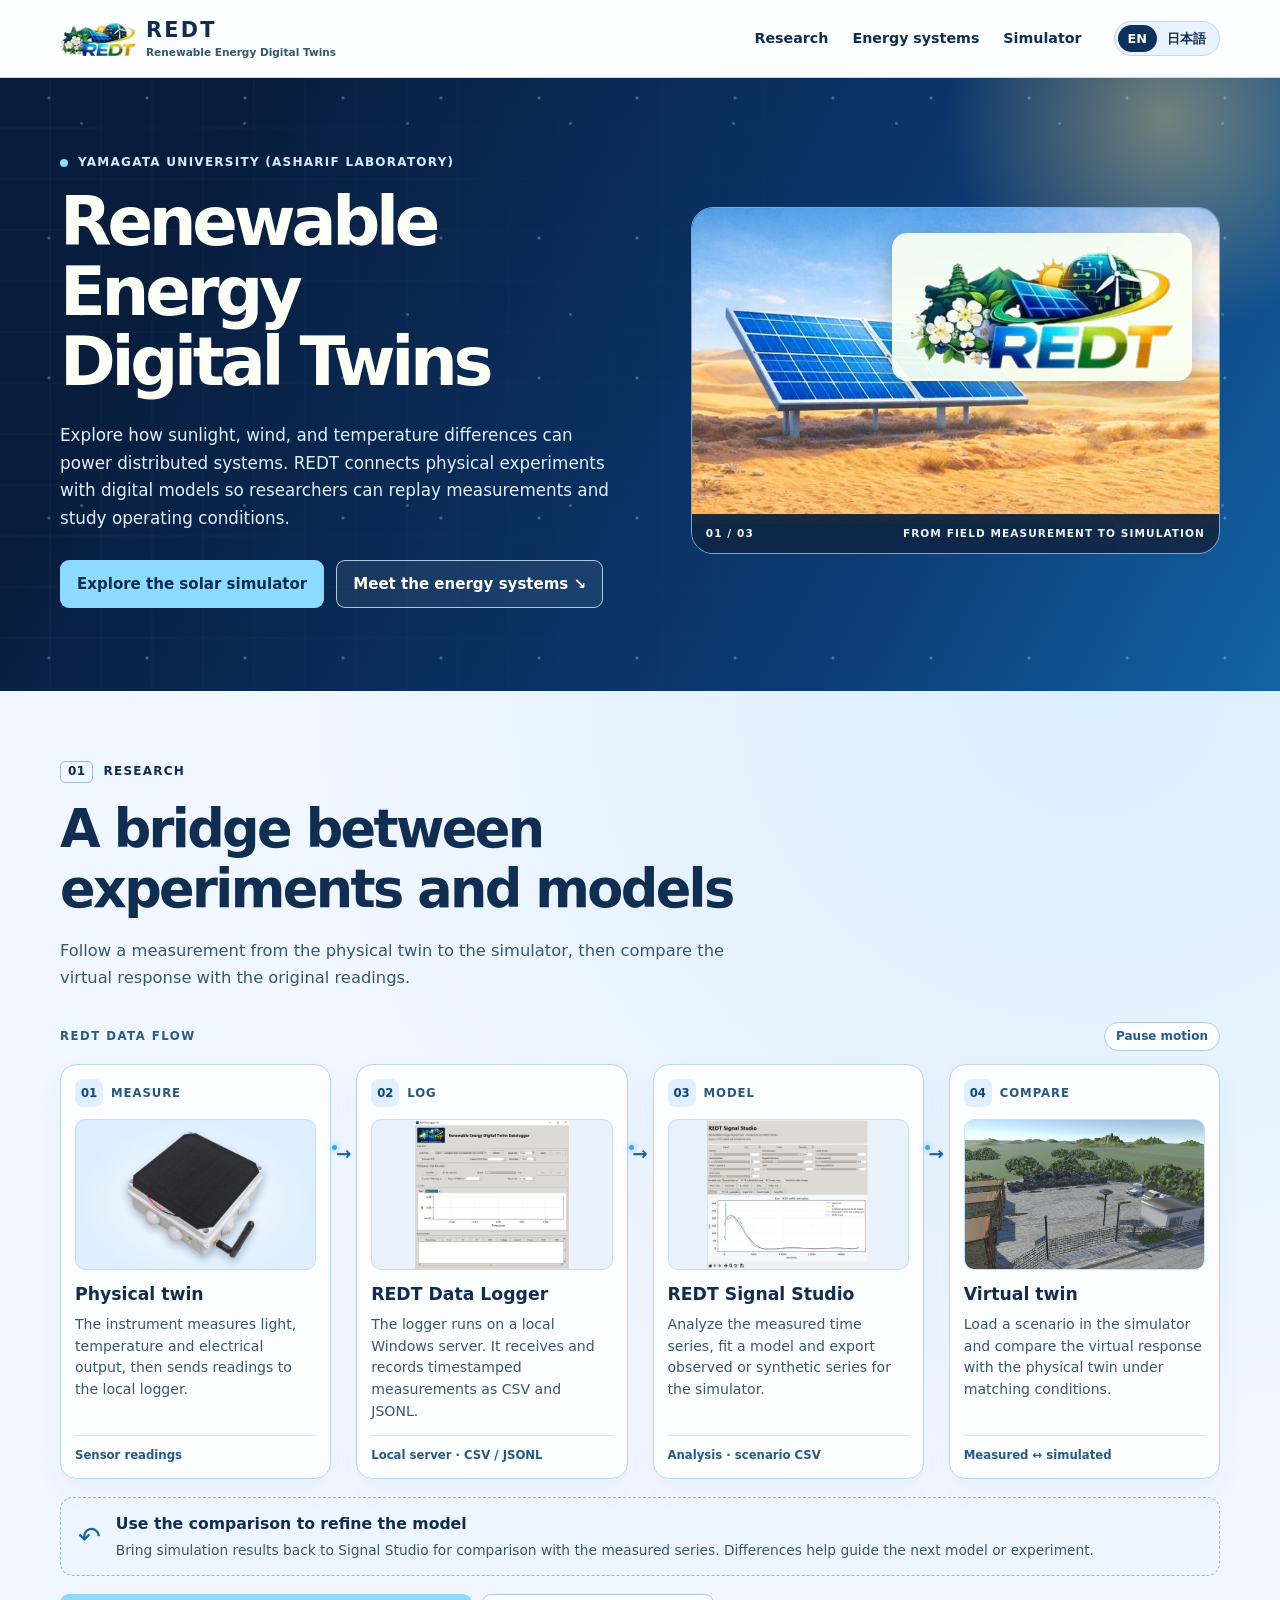
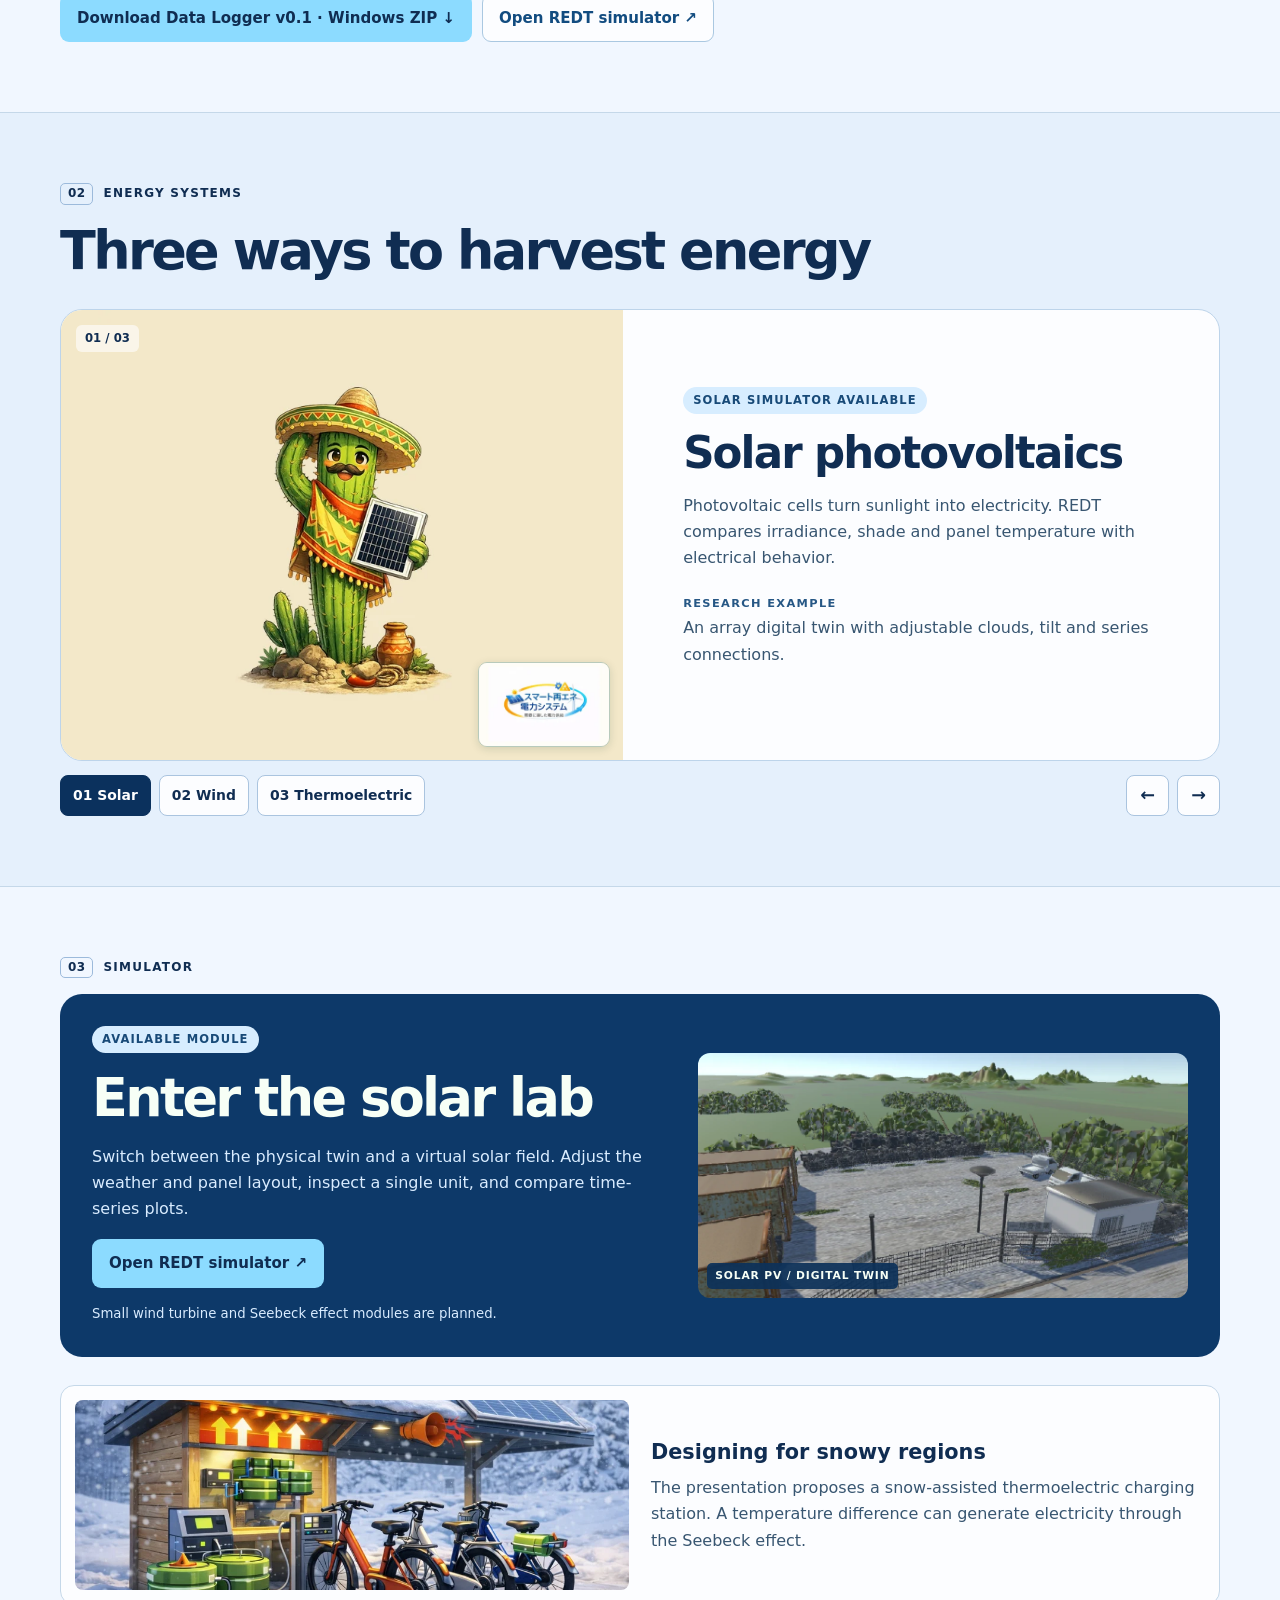
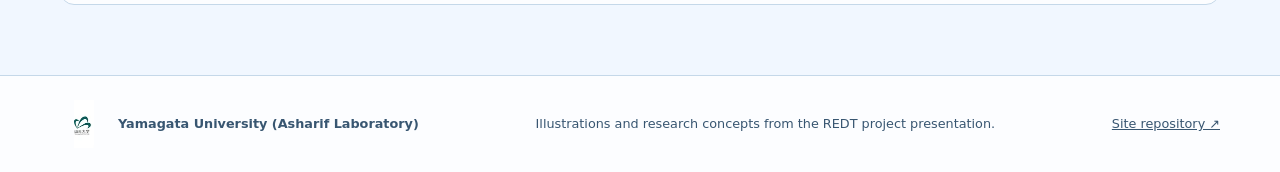
==== commit 4707ffdf: "Show the REDT research workflow and Data Logger download" ====
--- a/index.html
+++ b/index.html
@@ -6,14 +6,14 @@
   <meta name="description" content="Explore REDT, a Yamagata University research project connecting renewable energy experiments and digital twins.">
   <title>REDT — Renewable Energy Digital Twins</title>
   <link rel="icon" href="redt-logo.png">
-  <link rel="stylesheet" href="style.css">
-  <script defer src="site.js"></script>
+  <link rel="stylesheet" href="style.css?v=2">
+  <script defer src="site.js?v=2"></script>
 </head>
 <body>
   <a class="skip" href="#main" data-t="skip">Skip to content</a>
   <header class="site-header">
     <div class="wrap header-inner">
-      <a class="brand" href="./" aria-label="REDT"><img src="redt-logo.png" alt="" width="76" height="42"><span>REDT</span></a>
+      <a class="brand" href="./" aria-label="REDT"><img src="redt-logo.png" alt="" width="76" height="42"><span>REDT<small data-t="brandName">Renewable Energy Digital Twins</small></span></a>
       <nav aria-label="Main navigation">
         <a href="#research" data-t="research">Research</a>
         <a href="#energy" data-t="energy">Energy systems</a>
@@ -26,9 +26,10 @@
   </header>
   <main id="main">
     <section class="hero">
+      <div class="weather-art" aria-hidden="true"><span></span></div>
       <div class="wrap hero-grid">
         <div class="hero-copy">
-          <p class="eyebrow"><span class="dot"></span><span data-t="institution">Yamagata University · Renewable Energy &amp; Control Systems Research</span></p>
+          <p class="eyebrow"><span class="dot"></span><span data-t="institution">Yamagata University (Asharif Laboratory)</span></p>
           <h1 data-t="title">Renewable Energy<br>Digital Twins</h1>
           <p class="intro" data-t="intro">Explore how sunlight, wind, and temperature differences can power distributed systems. REDT connects physical experiments with digital models so researchers can replay measurements and study operating conditions.</p>
           <div class="actions"><a class="button primary" href="#simulator" data-t="solarAction">Explore the solar simulator</a><a class="button secondary" href="#energy" data-t="systemsAction">Meet the energy systems <span aria-hidden="true">↘</span></a></div>
@@ -40,14 +41,53 @@
         </figure>
       </div>
     </section>
-    <section class="wrap section research" id="research">
-      <p class="eyebrow"><span class="index">01</span> <span data-t="research">Research</span></p>
-      <h2 data-t="researchTitle">A bridge between experiments and models</h2>
-      <p class="section-intro" data-t="researchCopy">The project studies small, distributed energy systems. A digital twin pairs measurements from physical equipment with a virtual model to explore how weather and operating conditions affect the system.</p>
-      <div class="workflow">
-        <article><span aria-hidden="true">01</span><h3 data-t="measure">Measure</h3><p data-t="measureCopy">Record environmental conditions and electrical readings from physical equipment.</p></article>
-        <article><span aria-hidden="true">02</span><h3 data-t="model">Model</h3><p data-t="modelCopy">Recreate those conditions in a virtual system and vary one factor at a time.</p></article>
-        <article><span aria-hidden="true">03</span><h3 data-t="compare">Compare</h3><p data-t="compareCopy">Use the readings to compare behavior and investigate operating strategies.</p></article>
+    <section class="research section" id="research">
+      <div class="wrap">
+        <p class="eyebrow"><span class="index">01</span> <span data-t="research">Research</span></p>
+        <h2 data-t="researchTitle">A bridge between experiments and models</h2>
+        <p class="section-intro" data-t="researchCopy">Follow a measurement from the physical twin to the simulator, then compare the virtual response with the original readings.</p>
+        <div class="flow-top"><span data-t="flowLabel">REDT DATA FLOW</span><button type="button" class="motion-button" id="flow-motion" data-t="pauseMotion" hidden>Pause motion</button></div>
+        <ol class="workflow">
+          <li>
+            <article class="flow-card">
+              <p class="flow-step"><span>01</span><span data-t="flowMeasure">Measure</span></p>
+              <div class="flow-media instrument">
+                <img src="workflow-device.webp" alt="Physical REDT device with a solar panel, sensors and antenna" data-alt="physicalAlt" width="760" height="707" loading="lazy">
+              </div>
+              <h3 data-t="physicalTitle">Physical twin</h3><p data-t="physicalCopy">The instrument measures light, temperature and electrical output, then sends readings to the local logger.</p>
+              <p class="flow-tag" data-t="physicalTag">Sensor readings</p>
+            </article>
+          </li>
+          <li>
+            <article class="flow-card">
+              <p class="flow-step"><span>02</span><span data-t="flowLog">Log</span></p>
+              <div class="flow-media"><img src="workflow-logger.webp" alt="REDT Data Logger interface" data-alt="loggerAlt" width="800" height="770" loading="lazy"></div>
+              <h3>REDT Data Logger</h3><p data-t="loggerCopy">The logger runs on a local Windows server. It receives and records timestamped measurements as CSV and JSONL.</p>
+              <p class="flow-tag" data-t="loggerTag">Local server · CSV / JSONL</p>
+            </article>
+          </li>
+          <li>
+            <article class="flow-card">
+              <p class="flow-step"><span>03</span><span data-t="flowModel">Model</span></p>
+              <div class="flow-media"><img src="workflow-studio.webp" alt="REDT Signal Studio showing a fit over measured light data" data-alt="studioAlt" width="800" height="736" loading="lazy"></div>
+              <h3>REDT Signal Studio</h3><p data-t="studioCopy">Analyze the measured time series, fit a model and export observed or synthetic series for the simulator.</p>
+              <p class="flow-tag" data-t="studioTag">Analysis · scenario CSV</p>
+            </article>
+          </li>
+          <li>
+            <article class="flow-card">
+              <p class="flow-step"><span>04</span><span data-t="flowCompare">Compare</span></p>
+              <div class="flow-media"><img src="workflow-simulator.webp" alt="Virtual solar test site in the REDT simulator" data-alt="simulatorAlt" width="1050" height="586" loading="lazy"></div>
+              <h3 data-t="virtualTitle">Virtual twin</h3><p data-t="virtualCopy">Load a scenario in the simulator and compare the virtual response with the physical twin under matching conditions.</p>
+              <p class="flow-tag" data-t="virtualTag">Measured ↔ simulated</p>
+            </article>
+          </li>
+        </ol>
+        <div class="flow-feedback"><span class="feedback-icon" aria-hidden="true">↶</span><div><h3 data-t="feedbackTitle">Use the comparison to refine the model</h3><p data-t="feedbackCopy">Bring simulation results back to Signal Studio for comparison with the measured series. Differences help guide the next model or experiment.</p></div></div>
+        <div class="flow-actions">
+          <a class="button primary" href="https://github.com/Bsenzio/redt_simulator/releases/download/datalogger-v0.1/REDT-DataLogger-v0.1-Windows.zip" data-t="loggerDownload">Download Data Logger v0.1 · Windows ZIP ↓</a>
+          <a class="button flow-link" href="play.html" data-t="launchButton">Open REDT simulator ↗</a>
+        </div>
       </div>
     </section>
     <section class="energy-section" id="energy">
@@ -82,11 +122,11 @@
           <a href="play.html" class="button primary" data-t="launchButton">Open REDT simulator <span aria-hidden="true">↗</span></a>
           <p class="planned" data-t="roadmap">Small wind turbine and Seebeck effect modules are planned.</p>
         </div>
-        <div class="sim-picture"><img src="solar-landscape.webp" width="780" height="295" alt="" loading="lazy"><span data-t="simLabel">SOLAR PV / DIGITAL TWIN</span></div>
+        <div class="sim-picture"><img src="workflow-simulator.webp" width="1050" height="586" alt="" loading="lazy"><span data-t="simLabel">SOLAR PV / DIGITAL TWIN</span></div>
       </div>
       <figure class="research-example"><img src="snow-station.webp" alt="Concept illustration of a thermoelectric bicycle charging station in snow" width="700" height="400" loading="lazy"><figcaption><h3 data-t="snowTitle">Designing for snowy regions</h3><p data-t="snowCopy">The presentation proposes a snow-assisted thermoelectric charging station. A temperature difference can generate electricity through the Seebeck effect.</p></figcaption></figure>
     </section>
   </main>
-  <footer><div class="wrap footer-inner"><div class="university"><img src="yamagata-mark.webp" alt="" width="48" height="48" loading="lazy"><span data-t="institution">Yamagata University · Renewable Energy &amp; Control Systems Research</span></div><p data-t="credit">Illustrations and research concepts from the REDT project presentation.</p><a href="https://github.com/Bsenzio/redt_simulator" data-t="source">Site repository ↗</a></div></footer>
+  <footer><div class="wrap footer-inner"><div class="university"><img src="yamagata-mark.webp" alt="" width="48" height="48" loading="lazy"><span data-t="institution">Yamagata University (Asharif Laboratory)</span></div><p data-t="credit">Illustrations and research concepts from the REDT project presentation.</p><a href="https://github.com/Bsenzio/redt_simulator" data-t="source">Site repository ↗</a></div></footer>
 </body>
 </html>
--- a/style.css
+++ b/style.css
@@ -1,16 +1,58 @@
 @charset "UTF-8";
-:root{color-scheme:light;--ink:#142d29;--muted:#48605a;--cream:#f6f5ed;--paper:#fffdf7;--line:#d5ded5;--forest:#113a32;--accent:#cced76;--gold:#e9bd51;--radius:22px;font:16px/1.65 system-ui,-apple-system,BlinkMacSystemFont,"Segoe UI","Hiragino Sans","Yu Gothic",Meiryo,sans-serif}
-*{box-sizing:border-box}html{scroll-behavior:smooth}body{margin:0;background:var(--cream);color:var(--ink)}a{color:inherit}img{display:block;max-width:100%}button{font:inherit;color:inherit;cursor:pointer}a:focus-visible,button:focus-visible,[tabindex]:focus-visible{outline:3px solid #32746a;outline-offset:4px}.wrap{width:min(1160px,calc(100% - 56px));margin-inline:auto}.skip{position:absolute;z-index:10;left:12px;top:-100px;background:white;padding:8px 14px}.skip:focus{top:10px}
-.site-header{background:var(--paper);border-bottom:1px solid var(--line)}.header-inner{display:flex;align-items:center;gap:32px;min-height:77px}.brand{display:flex;align-items:center;gap:10px;text-decoration:none;font-size:1.3rem;font-weight:840;letter-spacing:.11em}.brand img{object-fit:contain}.header-inner nav{display:flex;gap:24px;margin-left:auto}.header-inner nav a{font-size:.89rem;font-weight:700;text-decoration:none}.header-inner nav a:hover{text-decoration:underline}.language{display:flex;border:1px solid var(--line);border-radius:999px;padding:3px;background:#edf1e9;white-space:nowrap}.language button{border:0;background:transparent;border-radius:999px;padding:3px 10px;font-size:.8rem;font-weight:750}.language button[aria-pressed=true]{background:var(--forest);color:white}
-.hero{background:var(--forest);color:#fcfff5;position:relative;overflow:hidden}.hero:before{content:"";position:absolute;inset:0;pointer-events:none;background:linear-gradient(90deg,transparent 49px,#fff2 50px,transparent 51px),linear-gradient(transparent 49px,#fff2 50px,transparent 51px);background-size:51px 51px;opacity:.24;mask-image:linear-gradient(90deg,#000,transparent 85%)}.hero-grid{position:relative;display:grid;grid-template-columns:1.05fr .95fr;gap:46px;align-items:center;padding-block:75px 83px}.eyebrow{display:flex;align-items:center;gap:10px;text-transform:uppercase;font-size:.75rem;font-weight:850;letter-spacing:.105em;margin:0 0 16px}.hero .eyebrow{color:#d2e4d5;line-height:1.6}.dot{width:8px;height:8px;border-radius:100%;background:var(--accent);flex:none}.hero h1{font-size:clamp(2.65rem,5.25vw,5rem);line-height:1.04;letter-spacing:-.064em;margin:0 0 24px;text-wrap:balance}.intro{color:#e0ebe1;font-size:1.05rem;max-width:52ch}.actions{display:flex;flex-wrap:wrap;gap:12px;margin-top:27px}.button{display:inline-flex;align-items:center;justify-content:center;gap:8px;padding:11px 16px;border:1px solid transparent;border-radius:9px;font-weight:800;text-decoration:none;font-size:.94rem}.primary{background:var(--accent);color:#142d29}.primary:hover{background:#e4f8ae}.secondary{color:inherit;border-color:#a2b8a8;background:#fff1}.secondary:hover{background:#fff2}.hero-visual{position:relative;margin:0;border:1px solid #638174;border-radius:var(--radius);overflow:hidden;min-height:345px;background:#dce7d7}.hero-land{width:100%;height:345px;object-fit:cover}.hero-logo{position:absolute;inset:25px 27px auto auto;width:min(70%,300px);padding:12px 18px;border-radius:15px;background:#f9fff3ed;box-shadow:0 8px 24px #17322544}.hero-logo img{width:100%;height:auto}.hero-visual figcaption{position:absolute;bottom:0;left:0;right:0;display:flex;justify-content:space-between;gap:14px;background:#102a25ed;padding:11px 14px;font-size:.66rem;letter-spacing:.1em;font-weight:850;color:#eef4e9}
-.section{padding-block:70px}.section h2{font-size:clamp(2.15rem,4.1vw,3.45rem);letter-spacing:-.05em;line-height:1.13;margin:0 0 20px;text-wrap:balance}.index{border:1px solid #aebeb1;border-radius:5px;padding:0 7px;letter-spacing:.03em}.section-intro{max-width:66ch;margin:0 0 30px;color:var(--muted);font-size:1.02rem}.workflow{display:grid;grid-template-columns:repeat(3,1fr);gap:14px}.workflow article{border-top:2px solid #87aa89;padding:14px 15px 6px;background:#fff7;border-radius:0 0 12px 12px}.workflow article>span{font-size:.75rem;font-weight:800;color:#427254}.workflow h3{margin:2px 0 4px;font-size:1.15rem}.workflow p{margin:0 0 12px;color:var(--muted);font-size:.92rem}
-.energy-section{background:#e6eee3;border-block:1px solid var(--line)}.carousel{display:grid;grid-template-columns:minmax(0,1fr) minmax(0,1.06fr);border-radius:var(--radius);overflow:hidden;border:1px solid #c3d1c1;background:var(--paper);margin-top:28px}.slide-image{position:relative;background:#f3e8c9;min-height:350px;display:grid;place-items:center}.slide-image img{width:100%;height:100%;max-height:450px;object-fit:contain}.slide-image>span{position:absolute;top:15px;left:15px;background:#fff9;padding:4px 9px;border-radius:6px;font-size:.73rem;font-weight:830}.slide-copy{padding:clamp(25px,5vw,60px);align-content:center}.pill{font-size:.72rem;font-weight:860;letter-spacing:.095em;text-transform:uppercase;padding:4px 10px;border-radius:999px;background:#dcebc8;color:#284e2f;width:fit-content;margin:0 0 15px}.slide-copy h3{font-size:clamp(1.8rem,3.4vw,3rem);line-height:1.12;letter-spacing:-.043em;margin:0 0 15px}.slide-copy>p:not(.pill):not(.example-label){color:var(--muted);margin:0 0 14px}.example-label{margin:22px 0 3px;font-size:.71rem;letter-spacing:.12em;font-weight:850;color:#35614a}.carousel-controls{display:flex;justify-content:space-between;gap:12px;margin-top:14px}.dots,.arrows{display:flex;flex-wrap:wrap;gap:8px}.dots button,.arrows button{border:1px solid #abc0af;border-radius:8px;background:var(--paper);padding:5px 12px;font-size:.87rem;font-weight:800}.dots button[aria-pressed=true],.arrows button:hover{color:#fff;background:var(--forest);border-color:var(--forest)}.arrows button{min-width:43px;font-size:1.1rem}
-.launch{display:grid;grid-template-columns:1fr .85fr;gap:30px;align-items:center;background:#183d35;color:#f7fff6;padding:32px;border-radius:var(--radius)}.launch h2{margin-bottom:10px}.launch p:not(.pill){color:#d9e7db}.launch .planned{font-size:.83rem;margin:15px 0 0}.sim-picture{position:relative;min-height:210px;border-radius:12px;overflow:hidden}.sim-picture img{width:100%;height:245px;object-fit:cover}.sim-picture span{position:absolute;bottom:9px;left:9px;background:#173d33eb;border-radius:5px;padding:4px 8px;font-size:.67rem;font-weight:850;letter-spacing:.08em}.research-example{display:grid;grid-template-columns:1fr 1fr;align-items:center;gap:22px;margin:28px 0 0;padding:14px;border:1px solid var(--line);border-radius:14px;background:var(--paper)}.research-example img{width:100%;height:190px;object-fit:cover;border-radius:8px}.research-example h3{margin:0 0 6px;font-size:1.3rem}.research-example p{margin:0;color:var(--muted)}footer{border-top:1px solid var(--line);background:var(--paper);padding:24px 0}.footer-inner{display:flex;gap:20px;align-items:center;justify-content:space-between;font-size:.8rem;color:var(--muted)}.university{display:flex;align-items:center;gap:10px;font-weight:750}.university img{object-fit:contain;border-radius:6px}
+:root{color-scheme:light;--ink:#102d52;--muted:#385671;--cream:#f1f7ff;--paper:#fcfdff;--line:#c5d8e9;--forest:#0b315d;--accent:#8cdbff;--gold:#e9bd51;--radius:22px;font:16px/1.65 system-ui,-apple-system,BlinkMacSystemFont,"Segoe UI","Hiragino Sans","Yu Gothic",Meiryo,sans-serif}
+*{box-sizing:border-box}html{scroll-behavior:smooth}body{margin:0;background:var(--cream);color:var(--ink)}a{color:inherit}img{display:block;max-width:100%}button{font:inherit;color:inherit;cursor:pointer}a:focus-visible,button:focus-visible,[tabindex]:focus-visible{outline:3px solid #1b6aa8;outline-offset:4px}.wrap{width:min(1160px,calc(100% - 56px));margin-inline:auto}.skip{position:absolute;z-index:10;left:12px;top:-100px;background:white;padding:8px 14px}.skip:focus{top:10px}
+.site-header{background:var(--paper);border-bottom:1px solid var(--line)}.header-inner{display:flex;align-items:center;gap:32px;min-height:77px}.brand{display:flex;align-items:center;gap:10px;text-decoration:none;font-size:1.3rem;font-weight:840;letter-spacing:.11em}.brand img{object-fit:contain}.header-inner nav{display:flex;gap:24px;margin-left:auto}.header-inner nav a{font-size:.89rem;font-weight:700;text-decoration:none}.header-inner nav a:hover{text-decoration:underline}.language{display:flex;border:1px solid var(--line);border-radius:999px;padding:3px;background:#e8f3ff;white-space:nowrap}.language button{border:0;background:transparent;border-radius:999px;padding:3px 10px;font-size:.8rem;font-weight:750}.language button[aria-pressed=true]{background:var(--forest);color:white}
+.hero{background:var(--forest);color:#fcfff5;position:relative;overflow:hidden}.hero:before{content:"";position:absolute;inset:0;pointer-events:none;background:linear-gradient(90deg,transparent 49px,#fff2 50px,transparent 51px),linear-gradient(transparent 49px,#fff2 50px,transparent 51px);background-size:51px 51px;opacity:.24;mask-image:linear-gradient(90deg,#000,transparent 85%)}.hero-grid{position:relative;display:grid;grid-template-columns:1.05fr .95fr;gap:46px;align-items:center;padding-block:75px 83px}.eyebrow{display:flex;align-items:center;gap:10px;text-transform:uppercase;font-size:.75rem;font-weight:850;letter-spacing:.105em;margin:0 0 16px}.hero .eyebrow{color:#d5e9ff;line-height:1.6}.dot{width:8px;height:8px;border-radius:100%;background:var(--accent);flex:none}.hero h1{font-size:clamp(2.65rem,5.25vw,5rem);line-height:1.04;letter-spacing:-.064em;margin:0 0 24px;text-wrap:balance}.intro{color:#e1efff;font-size:1.05rem;max-width:52ch}.actions{display:flex;flex-wrap:wrap;gap:12px;margin-top:27px}.button{display:inline-flex;align-items:center;justify-content:center;gap:8px;padding:11px 16px;border:1px solid transparent;border-radius:9px;font-weight:800;text-decoration:none;font-size:.94rem}.primary{background:var(--accent);color:#102d52}.primary:hover{background:#c0efff}.secondary{color:inherit;border-color:#aac9e3;background:#fff1}.secondary:hover{background:#fff2}.hero-visual{position:relative;margin:0;border:1px solid #7fa6cd;border-radius:var(--radius);overflow:hidden;min-height:345px;background:#dce7d7}.hero-land{width:100%;height:345px;object-fit:cover}.hero-logo{position:absolute;inset:25px 27px auto auto;width:min(70%,300px);padding:12px 18px;border-radius:15px;background:#f9fff3ed;box-shadow:0 8px 24px #17322544}.hero-logo img{width:100%;height:auto}.hero-visual figcaption{position:absolute;bottom:0;left:0;right:0;display:flex;justify-content:space-between;gap:14px;background:#081f3eed;padding:11px 14px;font-size:.66rem;letter-spacing:.1em;font-weight:850;color:#eef4e9}
+.section{padding-block:70px}.section h2{font-size:clamp(2.15rem,4.1vw,3.45rem);letter-spacing:-.05em;line-height:1.13;margin:0 0 20px;text-wrap:balance}.index{border:1px solid #9cbadb;border-radius:5px;padding:0 7px;letter-spacing:.03em}.section-intro{max-width:66ch;margin:0 0 30px;color:var(--muted);font-size:1.02rem}
+.energy-section{background:#e5f0fc;border-block:1px solid var(--line)}.carousel{display:grid;grid-template-columns:minmax(0,1fr) minmax(0,1.06fr);border-radius:var(--radius);overflow:hidden;border:1px solid #bdd4ea;background:var(--paper);margin-top:28px}.slide-image{position:relative;background:#f3e8c9;min-height:350px;display:grid;place-items:center}.slide-image img{width:100%;height:100%;max-height:450px;object-fit:contain}.slide-image>span{position:absolute;top:15px;left:15px;background:#fff9;padding:4px 9px;border-radius:6px;font-size:.73rem;font-weight:830}.slide-copy{padding:clamp(25px,5vw,60px);align-content:center}.pill{font-size:.72rem;font-weight:860;letter-spacing:.095em;text-transform:uppercase;padding:4px 10px;border-radius:999px;background:#d7edff;color:#184a78;width:fit-content;margin:0 0 15px}.slide-copy h3{font-size:clamp(1.8rem,3.4vw,3rem);line-height:1.12;letter-spacing:-.043em;margin:0 0 15px}.slide-copy>p:not(.pill):not(.example-label){color:var(--muted);margin:0 0 14px}.example-label{margin:22px 0 3px;font-size:.71rem;letter-spacing:.12em;font-weight:850;color:#265785}.carousel-controls{display:flex;justify-content:space-between;gap:12px;margin-top:14px}.dots,.arrows{display:flex;flex-wrap:wrap;gap:8px}.dots button,.arrows button{border:1px solid #aac4df;border-radius:8px;background:var(--paper);padding:5px 12px;font-size:.87rem;font-weight:800}.dots button[aria-pressed=true],.arrows button:hover{color:#fff;background:var(--forest);border-color:var(--forest)}.arrows button{min-width:43px;font-size:1.1rem}
+.launch{display:grid;grid-template-columns:1fr .85fr;gap:30px;align-items:center;background:#0d3969;color:#f7fff6;padding:32px;border-radius:var(--radius)}.launch h2{margin-bottom:10px}.launch p:not(.pill){color:#d9ecff}.launch .planned{font-size:.83rem;margin:15px 0 0}.sim-picture{position:relative;min-height:210px;border-radius:12px;overflow:hidden}.sim-picture img{width:100%;height:245px;object-fit:cover}.sim-picture span{position:absolute;bottom:9px;left:9px;background:#0c315aeb;border-radius:5px;padding:4px 8px;font-size:.67rem;font-weight:850;letter-spacing:.08em}.research-example{display:grid;grid-template-columns:1fr 1fr;align-items:center;gap:22px;margin:28px 0 0;padding:14px;border:1px solid var(--line);border-radius:14px;background:var(--paper)}.research-example img{width:100%;height:190px;object-fit:cover;border-radius:8px}.research-example h3{margin:0 0 6px;font-size:1.3rem}.research-example p{margin:0;color:var(--muted)}footer{border-top:1px solid var(--line);background:var(--paper);padding:24px 0}.footer-inner{display:flex;gap:20px;align-items:center;justify-content:space-between;font-size:.8rem;color:var(--muted)}.university{display:flex;align-items:center;gap:10px;font-weight:750}.university img{object-fit:contain;border-radius:6px}
 .player-main{padding-block:32px 48px}.player-head{display:flex;justify-content:space-between;gap:12px;align-items:center;margin:8px 0 15px}.player-head h1{font-size:clamp(1.6rem,4vw,2.5rem);margin:0}.player-frame{position:relative;background:#102d29;border-radius:15px;overflow:hidden;aspect-ratio:16/10;display:grid;place-items:center}.player-frame canvas{display:block;width:100%;height:100%;background:#102d29;outline:none}.player-status{position:absolute;inset:0;display:grid;align-content:center;justify-items:center;text-align:center;gap:12px;padding:20px;color:#fff;background:#102d29}.player-status[hidden],.player-frame canvas[hidden]{display:none}.player-status p{max-width:58ch;margin:0}.player-status progress{width:min(70%,360px);accent-color:var(--accent)}.player-note{color:var(--muted);font-size:.92rem}.player-controls{display:flex;gap:12px;flex-wrap:wrap;margin-top:14px}
 @media(max-width:840px){.hero-grid{gap:24px;padding-block:50px}.hero-land{height:300px}.hero-visual{min-height:300px}.header-inner{gap:14px}.header-inner nav{gap:12px}.hero h1{letter-spacing:-.04em}}
-@media(max-width:675px){.wrap{width:calc(100% - 30px)}.header-inner{min-height:64px;flex-wrap:wrap;gap:8px;padding-block:8px}.brand img{width:49px;height:29px}.brand{font-size:1rem}.header-inner nav{order:3;width:100%;justify-content:space-between;padding-bottom:4px}.language{margin-left:auto}.hero-grid,.carousel,.launch,.research-example{grid-template-columns:1fr}.hero-grid{padding-block:38px 42px}.hero-land{height:245px}.hero-visual{min-height:245px}.hero-logo{inset:14px 14px auto auto;width:54%}.section{padding-block:47px}.workflow{grid-template-columns:1fr;gap:9px}.slide-image{min-height:0}.slide-image img{height:280px}.slide-copy{padding:22px}.carousel-controls{align-items:flex-start}.dots button{font-size:.74rem;padding:4px 6px}.arrows{flex-wrap:nowrap}.arrows button{min-width:36px;padding-inline:7px}.launch{padding:20px}.research-example img{height:155px}.footer-inner{align-items:flex-start;flex-direction:column;gap:7px}.player-head{align-items:flex-start}}
+@media(max-width:675px){.wrap{width:calc(100% - 30px)}.header-inner{min-height:64px;flex-wrap:wrap;gap:8px;padding-block:8px}.brand img{width:49px;height:29px}.brand{font-size:1rem}.header-inner nav{order:3;width:100%;justify-content:space-between;padding-bottom:4px}.language{margin-left:auto}.hero-grid,.carousel,.launch,.research-example{grid-template-columns:1fr}.hero-grid{padding-block:38px 42px}.hero-land{height:245px}.hero-visual{min-height:245px}.hero-logo{inset:14px 14px auto auto;width:54%}.section{padding-block:47px}.slide-image{min-height:0}.slide-image img{height:280px}.slide-copy{padding:22px}.carousel-controls{align-items:flex-start}.dots button{font-size:.74rem;padding:4px 6px}.arrows{flex-wrap:nowrap}.arrows button{min-width:36px;padding-inline:7px}.launch{padding:20px}.research-example img{height:155px}.footer-inner{align-items:flex-start;flex-direction:column;gap:7px}.player-head{align-items:flex-start}}
 @media(prefers-reduced-motion:reduce){html{scroll-behavior:auto}}
 .hero h1{white-space:pre-line}
 [hidden]{display:none!important}
 
 .slide-image .system-mark{position:absolute;right:13px;bottom:13px;width:clamp(77px,12vw,132px);height:auto;border-radius:9px;border:1px solid #b8cabc;box-shadow:0 2px 9px #153a2926}
+
+/* Research workflow and weather */
+.brand>span{line-height:1.1}
+.brand small{display:block;margin-top:5px;font-size:.66rem;font-weight:690;letter-spacing:0;color:var(--muted);white-space:nowrap}
+.hero{background:linear-gradient(118deg,#081c3b 14%,#0c3b75 70%,#1263a5)}
+.weather-art{position:absolute;inset:0;pointer-events:none;overflow:hidden}
+.weather-art::before{content:"";position:absolute;right:-105px;top:-180px;width:440px;height:440px;border-radius:50%;background:radial-gradient(circle,#ffde806a,transparent 70%);animation:sun-breathe 12s ease-in-out infinite alternate}
+.weather-art span{position:absolute;inset:-50px 0 0;background-image:radial-gradient(circle,#e3f7ff 1px,transparent 2px),radial-gradient(circle,#8cdfff 1px,transparent 2px);background-size:98px 140px,163px 191px;opacity:.29;animation:snow-drift 15s linear infinite}
+@keyframes sun-breathe{to{transform:translate(-38px,28px);opacity:.58}}
+@keyframes snow-drift{from{background-position:0 0,23px 37px}to{background-position:98px 140px,186px 228px}}
+.research{background:radial-gradient(ellipse at 85% 0%,#dbeeff 0%,transparent 53%),var(--cream)}
+.flow-top{display:flex;align-items:center;justify-content:space-between;gap:12px;margin:0 0 13px;font-size:.73rem;font-weight:850;letter-spacing:.13em;color:#275b89}
+.motion-button{border:1px solid #b0cce5;background:var(--paper);border-radius:999px;padding:4px 11px;font-size:.75rem;font-weight:760;letter-spacing:0}
+.workflow{display:grid;grid-template-columns:repeat(4,minmax(0,1fr));gap:25px;list-style:none;padding:0;margin:0}
+.workflow>li{position:relative;min-width:0}
+.flow-card{height:100%;display:flex;flex-direction:column;border:1px solid #bcd6ec;border-radius:16px;padding:14px;background:#fbfdff;box-shadow:0 12px 30px #173d6f0b}
+.flow-card .flow-step{display:flex;gap:8px;align-items:center;margin:0 0 12px;font-size:.73rem;font-weight:820;letter-spacing:.08em;text-transform:uppercase;color:#285780}
+.flow-step span:first-child{display:grid;place-items:center;min-width:28px;height:28px;border-radius:8px;background:#e0f0ff;color:#0b477f;letter-spacing:0}
+.flow-media{position:relative;aspect-ratio:16/10;margin-bottom:14px;border:1px solid #c9e0f3;border-radius:10px;overflow:hidden;background:#e9f2fb}
+.flow-media img{position:absolute;inset:0;width:100%;height:100%;object-fit:contain}
+.flow-media img[src="workflow-simulator.webp"]{object-fit:cover}
+.flow-media.instrument{background:radial-gradient(ellipse at 50% 55%,#f9fcff,transparent 73%),#dceeff}
+.instrument img{padding:8px;filter:drop-shadow(0 4px 4px #071e4250)}
+.flow-card h3{font-size:1.08rem;line-height:1.25;margin:0 0 8px}
+.flow-card p{color:var(--muted);font-size:.88rem;line-height:1.55;margin:0 0 12px}
+.flow-card .flow-tag{margin:auto 0 0;border-top:1px solid #dbe9f5;padding-top:10px;font-size:.73rem;font-weight:750;color:#255986}
+.workflow>li:not(:last-child)::after{content:"→";position:absolute;display:grid;place-items:center;right:-25px;top:75px;width:25px;color:#1765a9;font-size:1.15rem;font-weight:850}
+.workflow>li:not(:last-child)::before{content:"";position:absolute;z-index:1;right:-6px;top:81px;width:5px;height:5px;border-radius:50%;background:#36a7f2;box-shadow:0 0 7px #43b7f8;animation:data-pulse 2.8s linear infinite}
+.workflow>li:nth-child(2)::before{animation-delay:.35s}.workflow>li:nth-child(3)::before{animation-delay:.7s}
+@keyframes data-pulse{0%,22%{opacity:0;transform:translateX(0)}40%{opacity:1}78%,100%{opacity:0;transform:translateX(18px)}}
+.flow-feedback{display:flex;align-items:center;gap:15px;margin-top:18px;border:1px dashed #91b8db;border-radius:13px;padding:13px 17px;background:#edf6ff}
+.feedback-icon{color:#1765a9;font-size:1.7rem;line-height:1}
+.flow-feedback h3{margin:0 0 2px;font-size:.98rem}
+.flow-feedback p{margin:0;color:var(--muted);font-size:.86rem}
+.flow-actions{display:flex;flex-wrap:wrap;gap:10px;margin-top:18px}
+.flow-link{border-color:#aac8e1;background:var(--paper);color:#124c80}
+.flow-link:hover,.motion-button:hover{background:#e3f2ff}
+.motion-paused .weather-art span,.motion-paused .weather-art::before,.motion-paused .workflow>li::before{animation-play-state:paused}
+@media(max-width:1000px) and (min-width:626px){.workflow{grid-template-columns:repeat(2,minmax(0,1fr));gap:18px 25px}.workflow>li:nth-child(2)::before,.workflow>li:nth-child(2)::after{display:none}.flow-media{aspect-ratio:16/8}}
+@media(max-width:625px){.workflow{grid-template-columns:1fr;gap:25px}.workflow>li:not(:last-child)::after{top:auto;right:calc(50% - 12px);bottom:-25px;content:"↓"}.workflow>li:not(:last-child)::before{display:none}.flow-card{padding:13px}.flow-media{aspect-ratio:16/9}.flow-actions .button{width:100%}}
+@media(max-width:400px){.brand small{font-size:.55rem}.brand{gap:6px}}
+@media(prefers-reduced-motion:reduce){.weather-art span,.weather-art::before,.workflow>li::before{animation:none}}
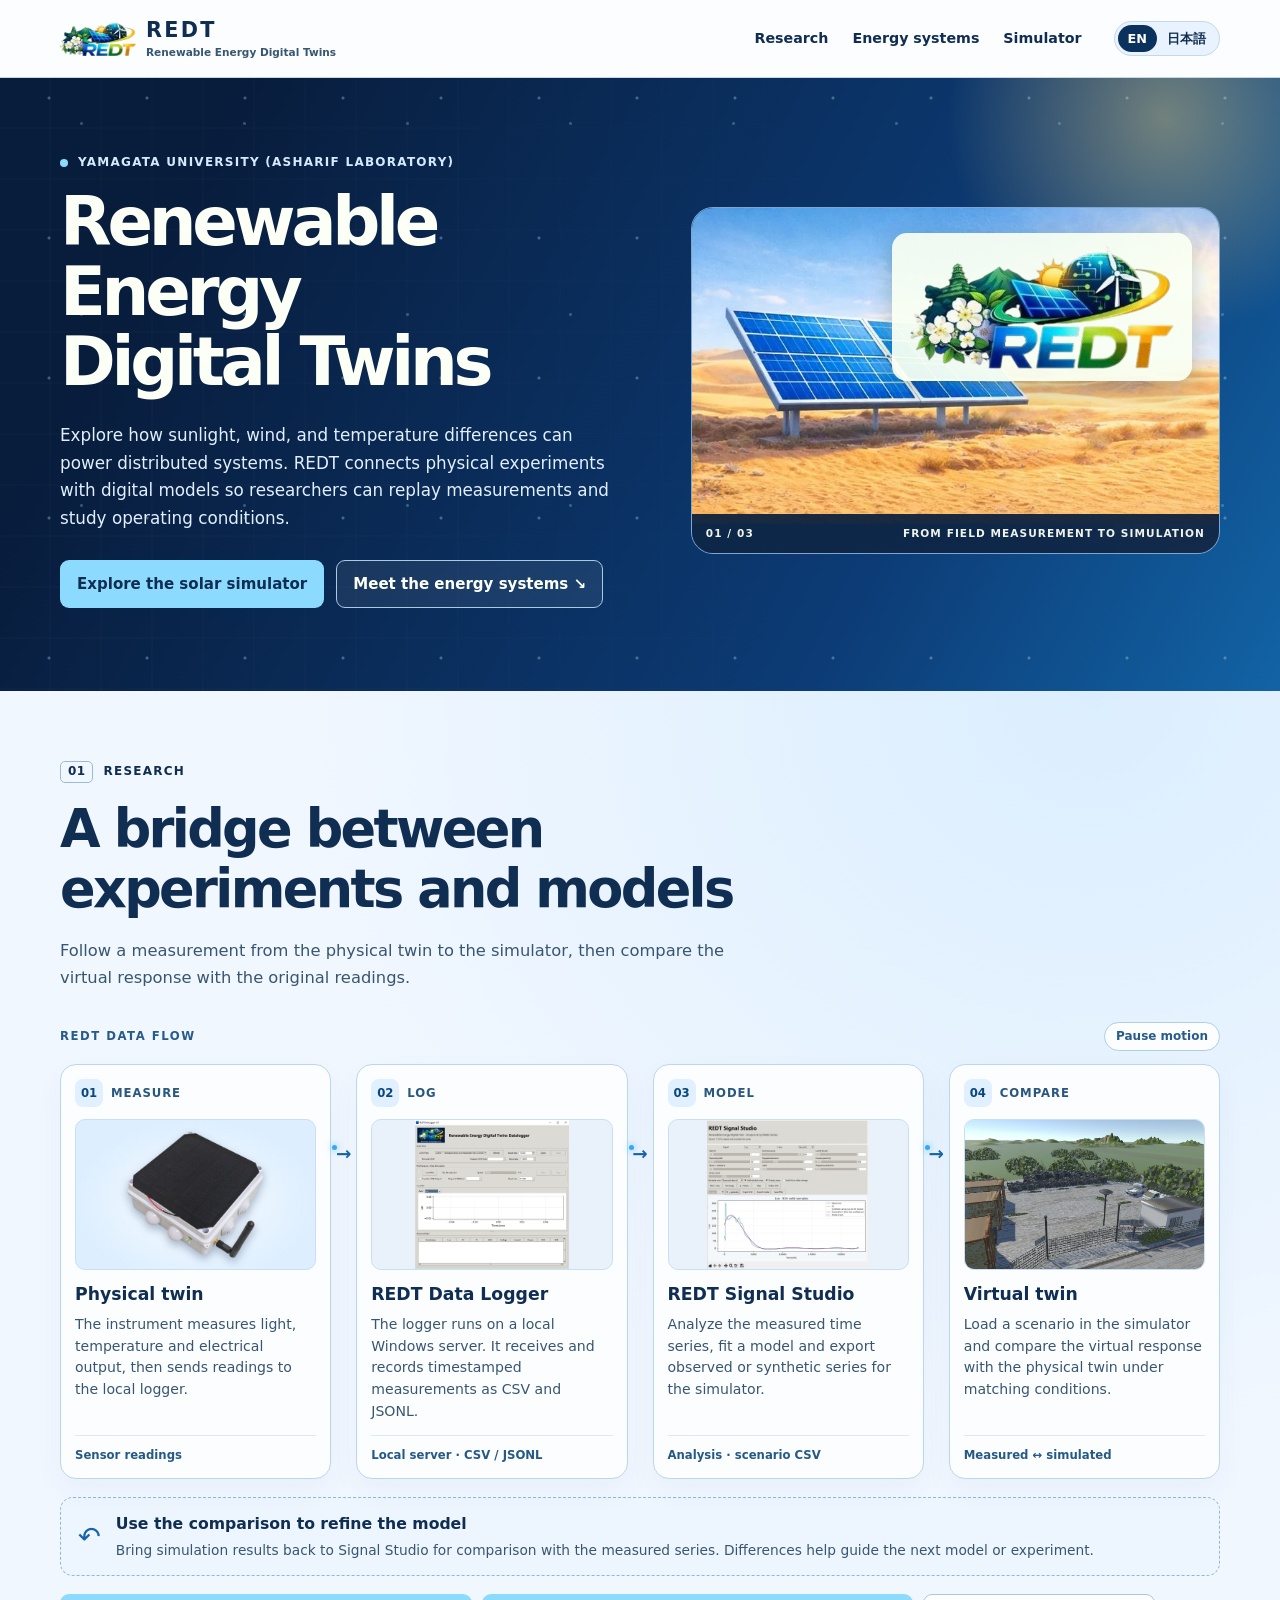
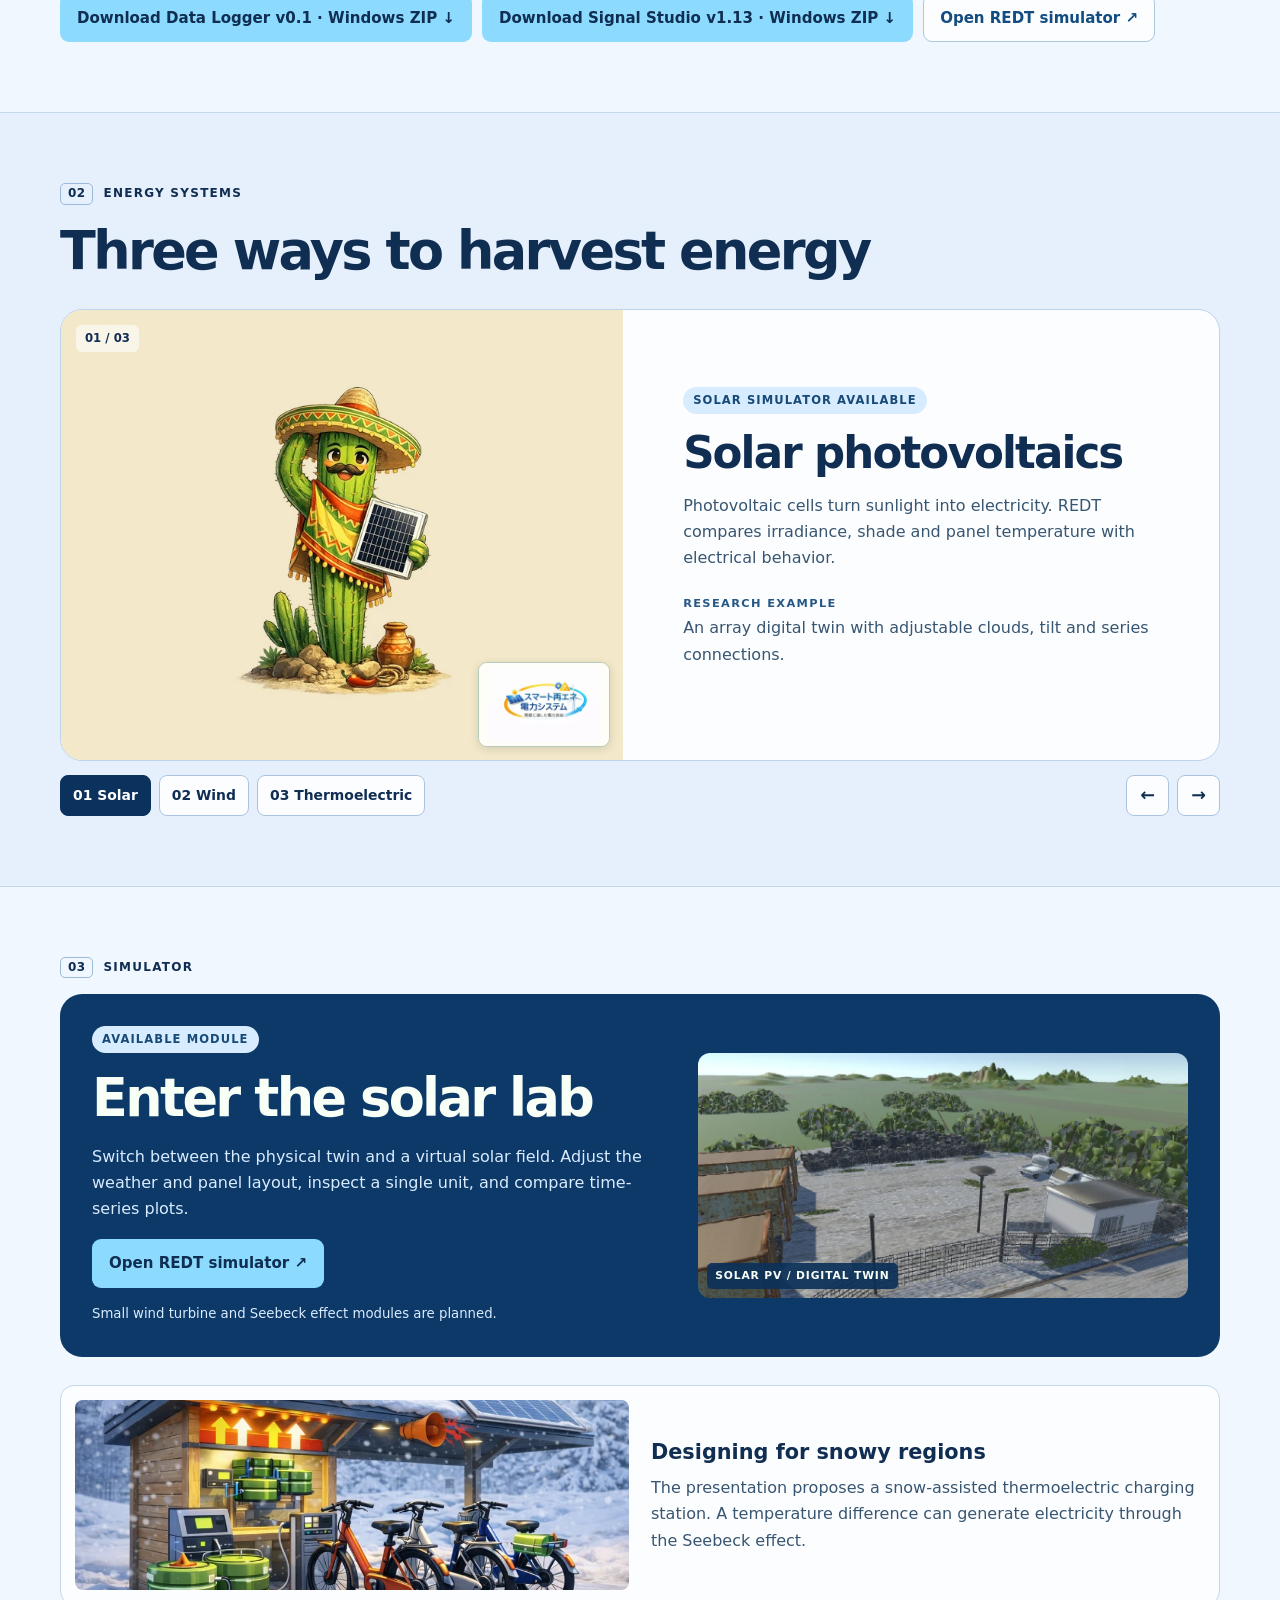
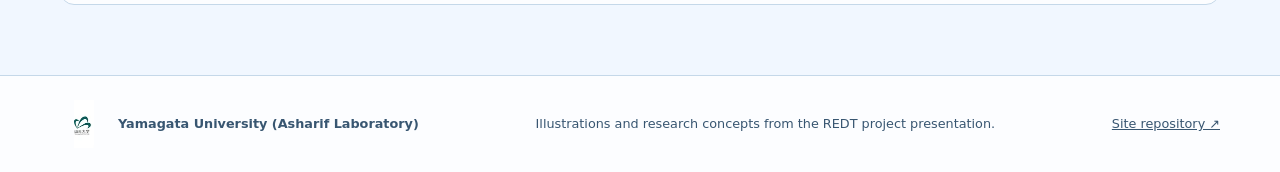
==== commit 1843a16c: "Link to the Signal Studio v1.13 Windows download" ====
--- a/index.html
+++ b/index.html
@@ -7,7 +7,7 @@
   <title>REDT — Renewable Energy Digital Twins</title>
   <link rel="icon" href="redt-logo.png">
   <link rel="stylesheet" href="style.css?v=2">
-  <script defer src="site.js?v=2"></script>
+  <script defer src="site.js?v=3"></script>
 </head>
 <body>
   <a class="skip" href="#main" data-t="skip">Skip to content</a>
@@ -86,6 +86,7 @@
         <div class="flow-feedback"><span class="feedback-icon" aria-hidden="true">↶</span><div><h3 data-t="feedbackTitle">Use the comparison to refine the model</h3><p data-t="feedbackCopy">Bring simulation results back to Signal Studio for comparison with the measured series. Differences help guide the next model or experiment.</p></div></div>
         <div class="flow-actions">
           <a class="button primary" href="https://github.com/Bsenzio/redt_simulator/releases/download/datalogger-v0.1/REDT-DataLogger-v0.1-Windows.zip" data-t="loggerDownload">Download Data Logger v0.1 · Windows ZIP ↓</a>
+          <a class="button primary" href="https://github.com/Bsenzio/redt_simulator/releases/download/signal-studio-v1.13/REDT-Signal-Studio-v1.13-Windows.zip" data-t="studioDownload">Download Signal Studio v1.13 · Windows ZIP ↓</a>
           <a class="button flow-link" href="play.html" data-t="launchButton">Open REDT simulator ↗</a>
         </div>
       </div>
